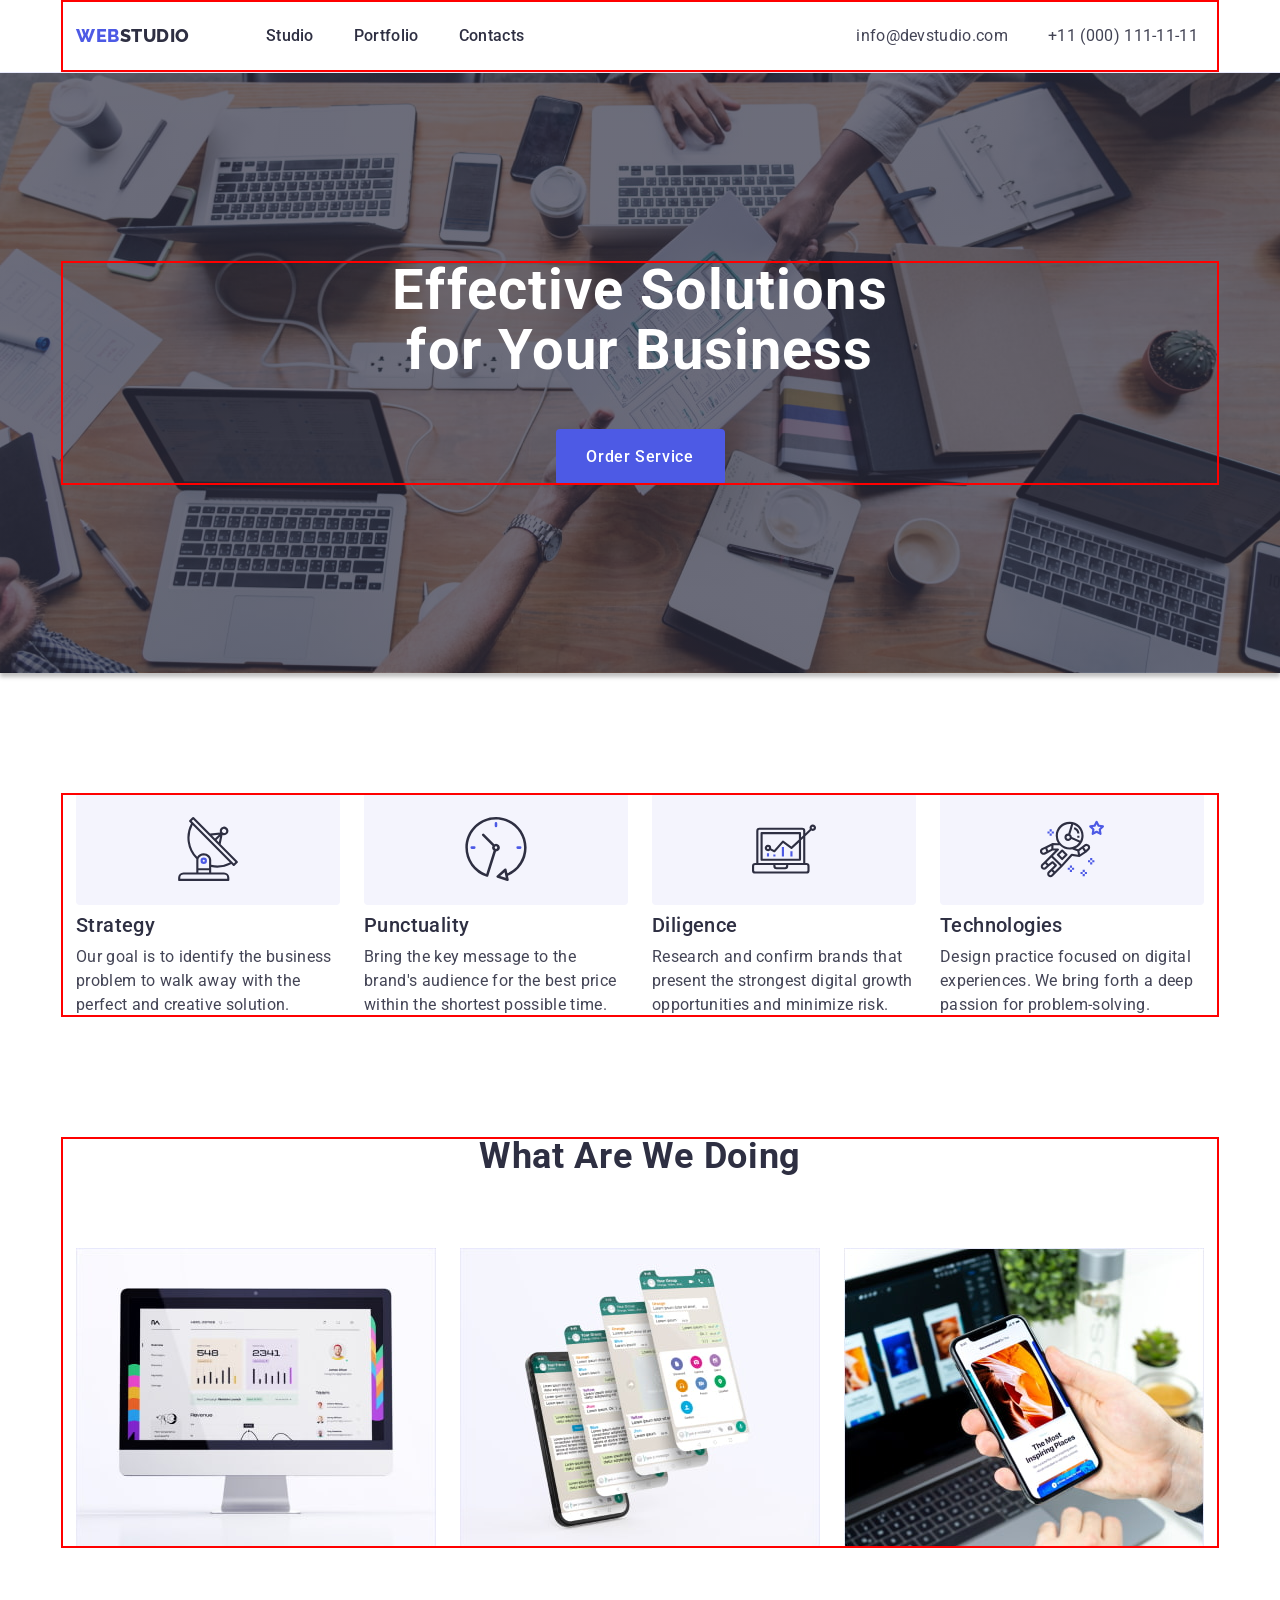
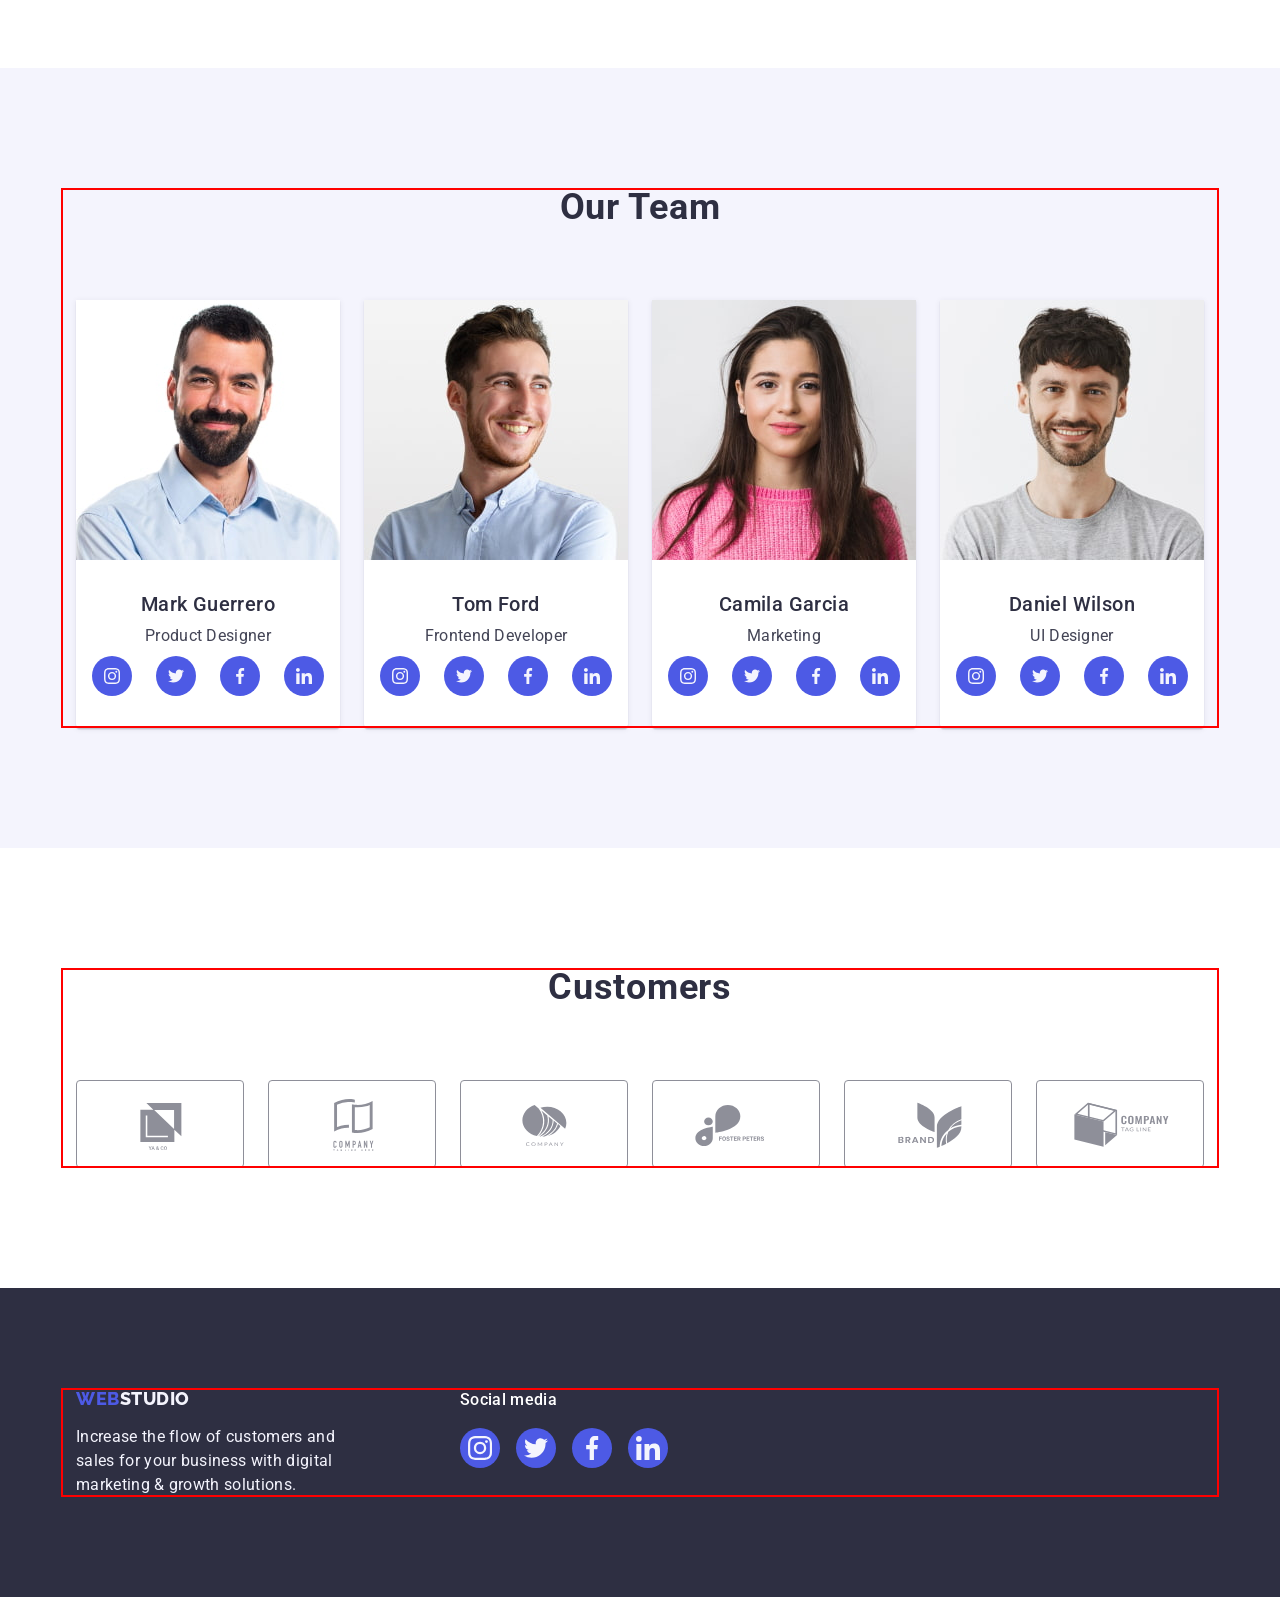
==== index.html @ c582ae3b "Initial commit" ====
<!DOCTYPE html>
<html lang="en">
  <head>
    <meta charset="UTF-8" />
    <meta http-equiv="X-UA-Compatible" content="IE=edge" />
    <meta name="viewport" content="width=device-width, initial-scale=1.0" />
    <title>WebStudio</title>
    <link rel="preconnect" href="https://fonts.googleapis.com" />
    <link rel="preconnect" href="https://fonts.gstatic.com" crossorigin />
    <link
      href="https://fonts.googleapis.com/css2?family=Raleway:wght@800&family=Roboto:wght@400;500;700;900&display=swap"
      rel="stylesheet"
    />
    <link rel="stylesheet" href="./css/modern-normalize.min.css" />
    <link rel="stylesheet" href="./css/styles.css" />
  </head>
  <body>
    <header class="header">
      <div class="container header-flex">
        <nav class="nav-header-flex">
          <a class="icon link logo-header" href="./index.html"
            >Web<span class="logo">Studio</span></a
          >
          <ul class="list header-nav-list">
            <li>
              <a class="link header-nav" href="./index.html">Studio</a>
            </li>
            <li>
              <a class="link header-nav" href="./portfolio.html">Portfolio</a>
            </li>
            <li>
              <a class="link header-nav" href="">Contacts</a>
            </li>
          </ul>
        </nav>
        <address class="addres">
          <ul class="list addres-list">
            <li>
              <a
                class="link list header-addres"
                href="mailto:info@devstudio.com"
                >info@devstudio.com</a
              >
            </li>
            <li>
              <a class="link list header-addres" href="tel:+110001111111"
                >+11 (000) 111-11-11</a
              >
            </li>
          </ul>
        </address>
      </div>
    </header>
    <main>
      <section class="section-cl-hero hero-img">
        <div class="container">
          <h1 class="title-hero">Effective Solutions for Your Business</h1>
          <button class="btn btn-hero" type="button">Order Service</button>
        </div>
      </section>
      <section class="section-two">
        <div class="container">
          <h2 class="subtitle" hidden>Feature</h2>
          <ul class="list">
            <li class="text-section-two">
              <div class="container-section-two">
                <svg class="" width="64" height="64">
                  <use href="./images/icons.svg#antenna"></use>
                </svg>
              </div>
              <h3 class="subtitle">Strategy</h3>
              <p class="body-txt">
                Our goal is to identify the business problem to walk away with
                the perfect and creative solution.
              </p>
            </li>
            <li class="text-section-two">
              <div class="container-section-two">
                <svg class="" width="64" height="64">
                  <use href="./images/icons.svg#clock"></use>
                </svg>
              </div>
              <h3 class="subtitle">Punctuality</h3>
              <p class="body-txt">
                Bring the key message to the brand's audience for the best price
                within the shortest possible time.
              </p>
            </li>
            <li class="text-section-two">
              <div class="container-section-two">
                <svg class="" width="64" height="64">
                  <use href="./images/icons.svg#diagram"></use>
                </svg>
              </div>
              <h3 class="subtitle">Diligence</h3>
              <p class="body-txt">
                Research and confirm brands that present the strongest digital
                growth opportunities and minimize risk.
              </p>
            </li>
            <li class="text-section-two">
              <div class="container-section-two">
                <svg class="" width="64" height="64">
                  <use href="./images/icons.svg#astronaut"></use>
                </svg>
              </div>
              <h3 class="subtitle">Technologies</h3>
              <p class="body-txt">
                Design practice focused on digital experiences. We bring forth a
                deep passion for problem-solving.
              </p>
            </li>
          </ul>
        </div>
      </section>
      <section class="section-three">
        <div class="container">
          <h2 class="main-subtitle">What are we doing</h2>
          <ul class="list">
            <li class="text-section-three">
              <img
                src="./images/main-section3/Rectangle71.jpg"
                alt="monitor"
                width="360"
                height="300"
              />
            </li>
            <li class="text-section-three">
              <img
                src="./images/main-section3/Rectangle72.jpg"
                alt="telefon zi skrinamy"
                width="360"
                height="300"
              />
            </li>
            <li class="text-section-three">
              <img
                src="./images/main-section3/Rectangle73.jpg"
                alt="telefon u ruci"
                width="360"
                height="300"
              />
            </li>
          </ul>
        </div>
      </section>
      <section class="section-four">
        <div class="container">
          <h2 class="main-subtitle">Our Team</h2>
          <ul class="list">
            <li class="list-card text-section-four">
              <img
                src="./images/main-section4team/img.jpg"
                alt="Mark Guerrero"
                width="264"
                height="260"
              />
              <div class="container-list-four">
                <h3 class="subtitle subtitle-section-four">Mark Guerrero</h3>
                <p class="body-txt small-txt">Product Designer</p>
                <ul class="socials list">
                  <li class="socials-item">
                    <a
                      class="socials-link"
                      href=""
                      target="_blank"
                      rel="noopener noreferrer"
                      aria-label="Instagram icon"
                    >
                      <svg class="socials-icon" width="16" height="16">
                        <use href="./images/icons.svg#instagram"></use>
                      </svg>
                    </a>
                  </li>
                  <li class="socials-item">
                    <a
                      class="socials-link"
                      href=""
                      target="_blank"
                      rel="noopener noreferrer"
                      aria-label="Twitter icon"
                    >
                      <svg class="socials-icon" width="16" height="16">
                        <use href="./images/icons.svg#twitter"></use>
                      </svg>
                    </a>
                  </li>
                  <li class="socials-item">
                    <a
                      class="socials-link"
                      href=""
                      target="_blank"
                      rel="noopener noreferrer"
                      aria-label="Facebook icon"
                    >
                      <svg class="socials-icon" width="16" height="16">
                        <use href="./images/icons.svg#facebook"></use>
                      </svg>
                    </a>
                  </li>
                  <li class="socials-item">
                    <a
                      class="socials-link"
                      href=""
                      target="_blank"
                      rel="noopener noreferrer"
                      aria-label="Linkedin icon"
                    >
                      <svg class="socials-icon" width="16" height="16">
                        <use href="./images/icons.svg#linkedin"></use>
                      </svg>
                    </a>
                  </li>
                </ul>
              </div>
            </li>
            <li class="list-card text-section-four">
              <img
                src="./images/main-section4team/img2.jpg"
                alt="Tom Ford"
                width="264"
                height="260"
              />
              <div class="container-list-four">
                <h3 class="subtitle subtitle-section-four">Tom Ford</h3>
                <p class="body-txt small-txt">Frontend Developer</p>
                <ul class="socials list">
                  <li class="socials-item">
                    <a
                      class="socials-link"
                      href=""
                      target="_blank"
                      rel="noopener noreferrer"
                      aria-label="Instagram icon"
                    >
                      <svg class="socials-icon" width="16" height="16">
                        <use href="./images/icons.svg#instagram"></use>
                      </svg>
                    </a>
                  </li>
                  <li class="socials-item">
                    <a
                      class="socials-link"
                      href=""
                      target="_blank"
                      rel="noopener noreferrer"
                      aria-label="Twitter icon"
                    >
                      <svg class="socials-icon" width="16" height="16">
                        <use href="./images/icons.svg#twitter"></use>
                      </svg>
                    </a>
                  </li>
                  <li class="socials-item">
                    <a
                      class="socials-link"
                      href=""
                      target="_blank"
                      rel="noopener noreferrer"
                      aria-label="Facebook icon"
                    >
                      <svg class="socials-icon" width="16" height="16">
                        <use href="./images/icons.svg#facebook"></use>
                      </svg>
                    </a>
                  </li>
                  <li class="socials-item">
                    <a
                      class="socials-link"
                      href=""
                      target="_blank"
                      rel="noopener noreferrer"
                      aria-label="Linkedin icon"
                    >
                      <svg class="socials-icon" width="16" height="16">
                        <use href="./images/icons.svg#linkedin"></use>
                      </svg>
                    </a>
                  </li>
                </ul>
              </div>
            </li>
            <li class="list-card text-section-four">
              <img
                src="./images/main-section4team/img3.jpg"
                alt="Camila Garcia"
                width="264"
                height="260"
              />
              <div class="container-list-four">
                <h3 class="subtitle subtitle-section-four">Camila Garcia</h3>
                <p class="body-txt small-txt">Marketing</p>
                <ul class="socials list">
                  <li class="socials-item">
                    <a
                      class="socials-link"
                      href=""
                      target="_blank"
                      rel="noopener noreferrer"
                      aria-label="Instagram icon"
                    >
                      <svg class="socials-icon" width="16" height="16">
                        <use href="./images/icons.svg#instagram"></use>
                      </svg>
                    </a>
                  </li>
                  <li class="socials-item">
                    <a
                      class="socials-link"
                      href=""
                      target="_blank"
                      rel="noopener noreferrer"
                      aria-label="Twitter icon"
                    >
                      <svg class="socials-icon" width="16" height="16">
                        <use href="./images/icons.svg#twitter"></use>
                      </svg>
                    </a>
                  </li>
                  <li class="socials-item">
                    <a
                      class="socials-link"
                      href=""
                      target="_blank"
                      rel="noopener noreferrer"
                      aria-label="Facebook icon"
                    >
                      <svg class="socials-icon" width="16" height="16">
                        <use href="./images/icons.svg#facebook"></use>
                      </svg>
                    </a>
                  </li>
                  <li class="socials-item">
                    <a
                      class="socials-link"
                      href=""
                      target="_blank"
                      rel="noopener noreferrer"
                      aria-label="Linkedin icon"
                    >
                      <svg class="socials-icon" width="16" height="16">
                        <use href="./images/icons.svg#linkedin"></use>
                      </svg>
                    </a>
                  </li>
                </ul>
              </div>
            </li>
            <li class="list-card text-section-four">
              <img
                src="./images/main-section4team/img4.jpg"
                alt="Daniel Wilson"
                width="264"
                height="260"
              />
              <div class="container-list-four">
                <h3 class="subtitle subtitle-section-four">Daniel Wilson</h3>
                <p class="body-txt small-txt">UI Designer</p>
                <ul class="socials list">
                  <li class="socials-item">
                    <a
                      class="socials-link"
                      href=""
                      target="_blank"
                      rel="noopener noreferrer"
                      aria-label="Instagram icon"
                    >
                      <svg class="socials-icon" width="16" height="16">
                        <use href="./images/icons.svg#instagram"></use>
                      </svg>
                    </a>
                  </li>
                  <li class="socials-item">
                    <a
                      class="socials-link"
                      href=""
                      target="_blank"
                      rel="noopener noreferrer"
                      aria-label="Twitter icon"
                    >
                      <svg class="socials-icon" width="16" height="16">
                        <use href="./images/icons.svg#twitter"></use>
                      </svg>
                    </a>
                  </li>
                  <li class="socials-item">
                    <a
                      class="socials-link"
                      href=""
                      target="_blank"
                      rel="noopener noreferrer"
                      aria-label="Facebook icon"
                    >
                      <svg class="socials-icon" width="16" height="16">
                        <use href="./images/icons.svg#facebook"></use>
                      </svg>
                    </a>
                  </li>
                  <li class="socials-item">
                    <a
                      class="socials-link"
                      href=""
                      target="_blank"
                      rel="noopener noreferrer"
                      aria-label="Linkedin icon"
                    >
                      <svg class="socials-icon" width="16" height="16">
                        <use href="./images/icons.svg#linkedin"></use>
                      </svg>
                    </a>
                  </li>
                </ul>
              </div>
            </li>
          </ul>
        </div>
      </section>
      <section class="section-five">
        <div class="container">
          <h2 class="main-subtitle">Customers</h2>
          <ul class="list">
            <li class="costumers-item">
              <a class="custumers-link" href="">
                <svg class="custumers-icon" width="104" height="56">
                  <use href="./images/icons.svg#Logo"></use>
                </svg>
              </a>
            </li>
            <li class="costumers-item">
              <a class="custumers-link" href="">
                <svg class="custumers-icon" width="104" height="56">
                  <use href="./images/icons.svg#Logo-1"></use>
                </svg>
              </a>
            </li>
            <li class="costumers-item">
              <a class="custumers-link" href="">
                <svg class="custumers-icon" width="104" height="56">
                  <use href="./images/icons.svg#Logo-2"></use>
                </svg>
              </a>
            </li>
            <li class="costumers-item">
              <a class="custumers-link" href="">
                <svg class="custumers-icon" width="104" height="56">
                  <use href="./images/icons.svg#Logo-3"></use>
                </svg>
              </a>
            </li>
            <li class="costumers-item">
              <a class="custumers-link" href="">
                <svg class="custumers-icon" width="104" height="56">
                  <use href="./images/icons.svg#Logo-4"></use>
                </svg>
              </a>
            </li>
            <li class="costumers-item">
              <a class="custumers-link" href="">
                <svg class="custumers-icon" width="104" height="56">
                  <use href="./images/icons.svg#Logo-5"></use>
                </svg>
              </a>
            </li>
          </ul>
        </div>
      </section>
    </main>
    <footer class="footer">
      <div class="container main-footer-container">
        <div class="container-logo">
          <a class="icon link icon-footer" href="./index.html"
            >Web<span class="logo-footer">Studio</span></a
          >
          <p class="body-txt-footer">
            Increase the flow of customers and sales for your business with
            digital marketing & growth solutions.
          </p>
        </div>
        <div class="footer-social">
          <p class="social-footer-txt">Social media</p>
          <ul class="socials-list-footer">
            <li class="socials-item">
              <a
                class="socials-link-footer"
                href=""
                target="_blank"
                rel="noopener noreferrer"
                aria-label="Instagram icon"
              >
                <svg class="socials-icon" width="24" height="24">
                  <use href="./images/icons.svg#instagram"></use>
                </svg>
              </a>
            </li>
            <li class="socials-item">
              <a
                class="socials-link-footer"
                href=""
                target="_blank"
                rel="noopener noreferrer"
                aria-label="Twitter icon"
              >
                <svg class="socials-icon" width="24" height="24">
                  <use href="./images/icons.svg#twitter"></use>
                </svg>
              </a>
            </li>
            <li class="socials-item">
              <a
                class="socials-link-footer"
                href=""
                target="_blank"
                rel="noopener noreferrer"
                aria-label="Facebook icon"
              >
                <svg class="socials-icon" width="24" height="24">
                  <use href="./images/icons.svg#facebook"></use>
                </svg>
              </a>
            </li>
            <li class="socials-item">
              <a
                class="socials-link-footer"
                href=""
                target="_blank"
                rel="noopener noreferrer"
                aria-label="Linkedin icon"
              >
                <svg class="socials-icon" width="24" height="24">
                  <use href="./images/icons.svg#linkedin"></use>
                </svg>
              </a>
            </li>
          </ul>
        </div>
      </div>
    </footer>
  </body>
</html>
---- css/styles.css ----
:root {
  /* color */
  --logo-color: #404bbf;
  --main-txt-cl: #2e2f42;
  --secondary-txt-cl: #434455;
}
body {
  font-family: "Roboto", sans-serif;
  color: #434455;
  background-color: #ffffff;
}

.container {
  width: 1158px;
  padding: 0 15px;
  margin: 0 auto;
  outline: 2px solid red;
  outline-offset: -2px;
}

img {
  display: block;
}
h1,
h2,
h3,
h4,
h5,
h6,
p,
ul {
  margin: 0;
}

/**
  |============================
  | Header
  |============================
*/
.header {
  border-bottom: 1px solid #e7e9fc;
  box-shadow: 0px 2px 1px rgba(46, 47, 66, 0.08),
    0px 1px 1px rgba(46, 47, 66, 0.16), 0px 1px 6px rgba(46, 47, 66, 0.08);
}
.nav-header-flex {
  display: flex;
  align-items: center;
}
.list,
.list-portfolio-btn,
.list-portfolio-card {
  list-style: none;
  display: flex;
  gap: 24px;
  padding-left: 0px;
}
.list-portfolio-btn {
  justify-content: center;
  margin-bottom: 72px;
}

.list-portfolio-card {
  flex-wrap: wrap;
  column-gap: 24px;
  row-gap: 48px;
}
.link {
  text-decoration: none;
}

.addres {
  font-style: normal;
}
.header-addres {
  line-height: 1.5;
  letter-spacing: 0.02em;
  color: inherit;
}
.header-addres:hover,
.header-addres:focus {
  color: #404bbf;
}
.addres-list {
  display: flex;
  align-items: center;
  gap: 40px;
  padding: 24px 0;
}
.header-flex {
  display: flex;
  align-items: center;
  margin: 0 auto;
}

.header-nav {
  font-weight: 500;
  line-height: 1.5;
  letter-spacing: 0.02em;
  color: #2e2f42;
  padding: 24px 0;
}
.header-nav:hover,
.header-nav:focus {
  color: #404bbf;
}
.header-nav-list {
  display: flex;
  align-items: center;
  gap: 40px;
  margin-right: 332px;
  padding: 0;
}
.logo {
  font-family: "Raleway", sans-serif;
  font-weight: 800;
  font-size: 18px;
  line-height: 1.17;
  display: flex;
  align-items: center;
  letter-spacing: 0.03em;
  text-transform: uppercase;
  color: #2e2f42;
}
.icon {
  font-family: "Raleway", sans-serif;
  font-weight: 800;
  font-size: 18px;
  line-height: 1.17;
  display: flex;
  align-items: center;
  letter-spacing: 0.03em;
  text-transform: uppercase;
  color: #4d5ae5;
}
.logo-header {
  display: flex;
  margin-right: 76px;
  padding: 24px 0;
}

/**
  |============================
  | Main
  |============================
*/
.section {
  padding: 120px 0;
}
.main-subtitle {
  font-weight: 700;
  font-size: 36px;
  line-height: 1.1;
  letter-spacing: 0.02em;
  text-align: center;
  text-transform: capitalize;
  color: #2e2f42;
  margin-bottom: 72px;
}
.subtitle,
.subtitle-section-four {
  font-weight: 500;
  font-size: 20px;
  line-height: 1.2;
  letter-spacing: 0.02em;
  color: #2e2f42;
  margin-bottom: 8px;
}
.subtitle-section-four {
  text-align: center;
}
.text-section-four {
  border-radius: 0px 0px 4px 4px;
  flex-basis: calc((100% - 72px) / 4);
}
.text-section-two {
  min-width: 264px;
}
.container-section-two {
  display: flex;
  align-items: center;
  justify-content: center;
  height: 112px;
  background-color: #f4f4fd;
  border-radius: 4px;
  margin-bottom: 8px;
}

.container-list-four,
.container-portfolio-card {
  padding: 32px 16px;
}
.container-list-four {
}
.container-portfolio-card {
  border: 1px solid #e7e9fc;
  border-top: none;
}
.section-cl-hero {
  background-color: #2e2f42;
  padding: 188px 0;
  text-align: center;
}
.hero-img {
  background-image: linear-gradient(
      rgba(46, 47, 66, 0.7),
      rgba(46, 47, 66, 0.7)
    ),
    url(../images/hero-section/people-office.jpg);
  max-width: 1440px;
  margin-left: auto;
  margin-right: auto;
  background-repeat: no-repeat;
  background-position: center;
  background-size: cover;
  box-shadow: 0px 4px 4px rgba(0, 0, 0, 0.25);
}
.btn:hover,
.btn:focus {
  background-color: #404bbf;
  color: #ffffff;
}
.btn-hero {
  font-family: inherit;
  font-style: normal;
  font-weight: 500;
  font-size: 16px;
  line-height: 1.5;
  display: flex;
  align-items: center;
  cursor: pointer;
  letter-spacing: 0.04em;
  background-color: #4d5ae5;
  color: #ffffff;
  display: block;
  min-width: 169px;
  height: 56px;
  border: none;
  border-radius: 4px;
  cursor: pointer;
  margin: auto;
}
.btn-portfolio {
  font-family: inherit;
  font-style: normal;
  font-weight: 500;
  font-size: 16px;
  line-height: 1.5;
  display: flex;
  align-items: center;
  cursor: pointer;
  letter-spacing: 0.04em;
  background-color: #f4f4fd;
  color: #4d5ae5;
  padding: 12px 24px;
  border: 1px solid #e7e9fc;
  border-radius: 4px;
}
.btn-portfolio:hover,
.btn-portfolio:focus {
  background-color: #404bbf;
  color: #ffffff;
  border: 1px solid transparent;
  box-shadow: 0px 3px 1px rgba(0, 0, 0, 0.1), 0px 2px 1px rgba(0, 0, 0, 0.08),
    0px 2px 2px rgba(0, 0, 0, 0.12);
}
.title-hero {
  font-weight: 700;
  font-size: 56px;
  line-height: 1.07;
  letter-spacing: 0.02em;
  text-align: center;
  color: #ffffff;
  max-width: 496px;
  margin: auto;
  padding-bottom: 48px;
}
.section-two,
.section-four {
  padding: 120px 0;
}
.section-three {
  padding-bottom: 120px;
}
.text-section-three {
  flex-basis: calc((100% - 48px) / 3);
}
.card-portfolio {
  min-width: 360px;
}
.link-portfolio {
  display: block;
}
.link-portfolio:hover,
.link-portfolio:focus {
  box-shadow: 0px 1px 6px rgba(46, 47, 66, 0.08),
    0px 1px 1px rgba(46, 47, 66, 0.16), 0px 2px 1px rgba(46, 47, 66, 0.08);
}
.section-four {
  background-color: #f4f4fd;
}
.list-card {
  background-color: #ffffff;
  box-shadow: 0px 1px 6px rgba(46, 47, 66, 0.08),
    0px 1px 1px rgba(46, 47, 66, 0.16), 0px 2px 1px rgba(46, 47, 66, 0.08);
}
.body-txt,
.body-txt-footer {
  font-size: 16px;
  line-height: 1.5;
  letter-spacing: 0.02em;
  color: #434455;
}
.body-txt-footer {
  color: #f4f4fd;
  max-width: 264px;
}
.small-txt {
  text-align: center;
  margin-bottom: 8px;
}
.visually-hidden {
  position: absolute;
  width: 1px;
  height: 1px;
  margin: -1px;
  border: 0;
  padding: 0;

  white-space: nowrap;
  clip-path: inset(100%);
  clip: rect(0 0 0 0);
  overflow: hidden;
}
.section-portfolio {
  padding: 96px 0 120px;
}
.socials {
  justify-content: center;
  align-items: center;
}
.socials-item {
}
.socials-link,
.socials-link-footer {
  display: flex;
  align-items: center;
  justify-content: center;
  background-color: #4d5ae5;
  border-radius: 50%;
  width: 40px;
  height: 40px;
}
.socials-link:hover,
.socials-link:focus {
  background-color: #404bbf;
}
.socials-icon {
  fill: #f4f4fd;
}
.section-five {
  padding: 120px 0;
}
.costumers-item {
  min-width: 168px;
  height: 88px;
}
.custumers-link {
  width: 100%;
  height: 100%;
  border: 1px solid #8e8f99;
  border-radius: 4px;
  display: flex;
  align-items: center;
  justify-content: center;
  color: #8e8f99;
}
.custumers-link:hover,
.custumers-link:focus {
  color: #404bbf;
  border-color: #404bbf;
}
.custumers-icon {
  fill: currentColor;
}

/**
  |============================
  | Footer
  |============================
*/
.footer {
  background-color: #2e2f42;
  padding: 100px 0;
}
.main-footer-container {
  display: flex;
  align-items: baseline;
}
.logo-footer {
  font-family: "Raleway", sans-serif;
  font-weight: 800;
  font-size: 18px;
  line-height: 1.17;
  display: flex;
  align-items: center;
  letter-spacing: 0.03em;
  text-transform: uppercase;
  color: #f4f4fd;
  display: inline-block;
}
.icon-footer {
  display: inline-block;
  margin-bottom: 16px;
}
.social-footer-txt {
  font-weight: 500;
  line-height: 1.5;
  letter-spacing: 0.02em;
  color: #ffffff;
  margin-bottom: 16px;
}
.container-logo {
  margin-right: 120px;
}
.footer-social {
  display: flex;
  justify-content: center;
  flex-direction: column;
}
.socials-list-footer {
  list-style: none;
  display: flex;
  padding: 0;
  gap: 16px;
}
.socials-link-footer:hover,
.socials-link-footer:focus {
  background-color: #31d0aa;
}
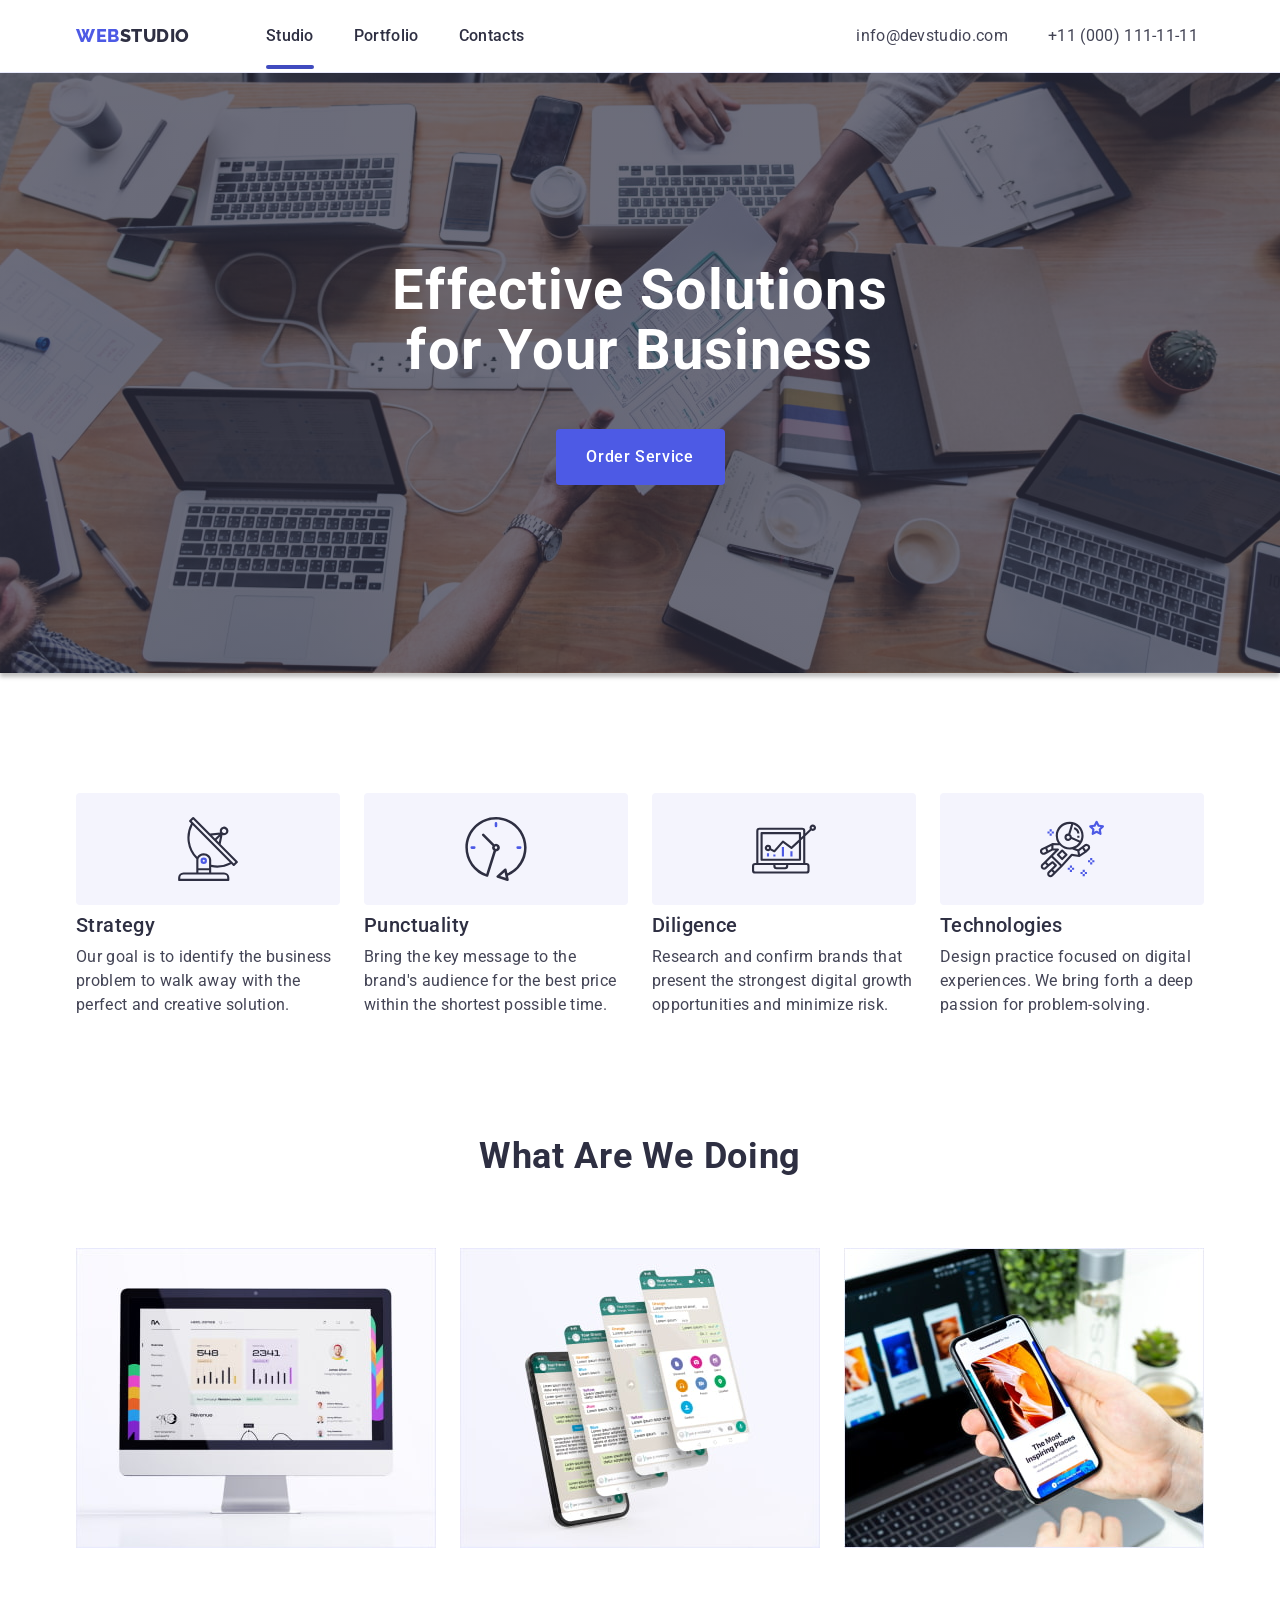
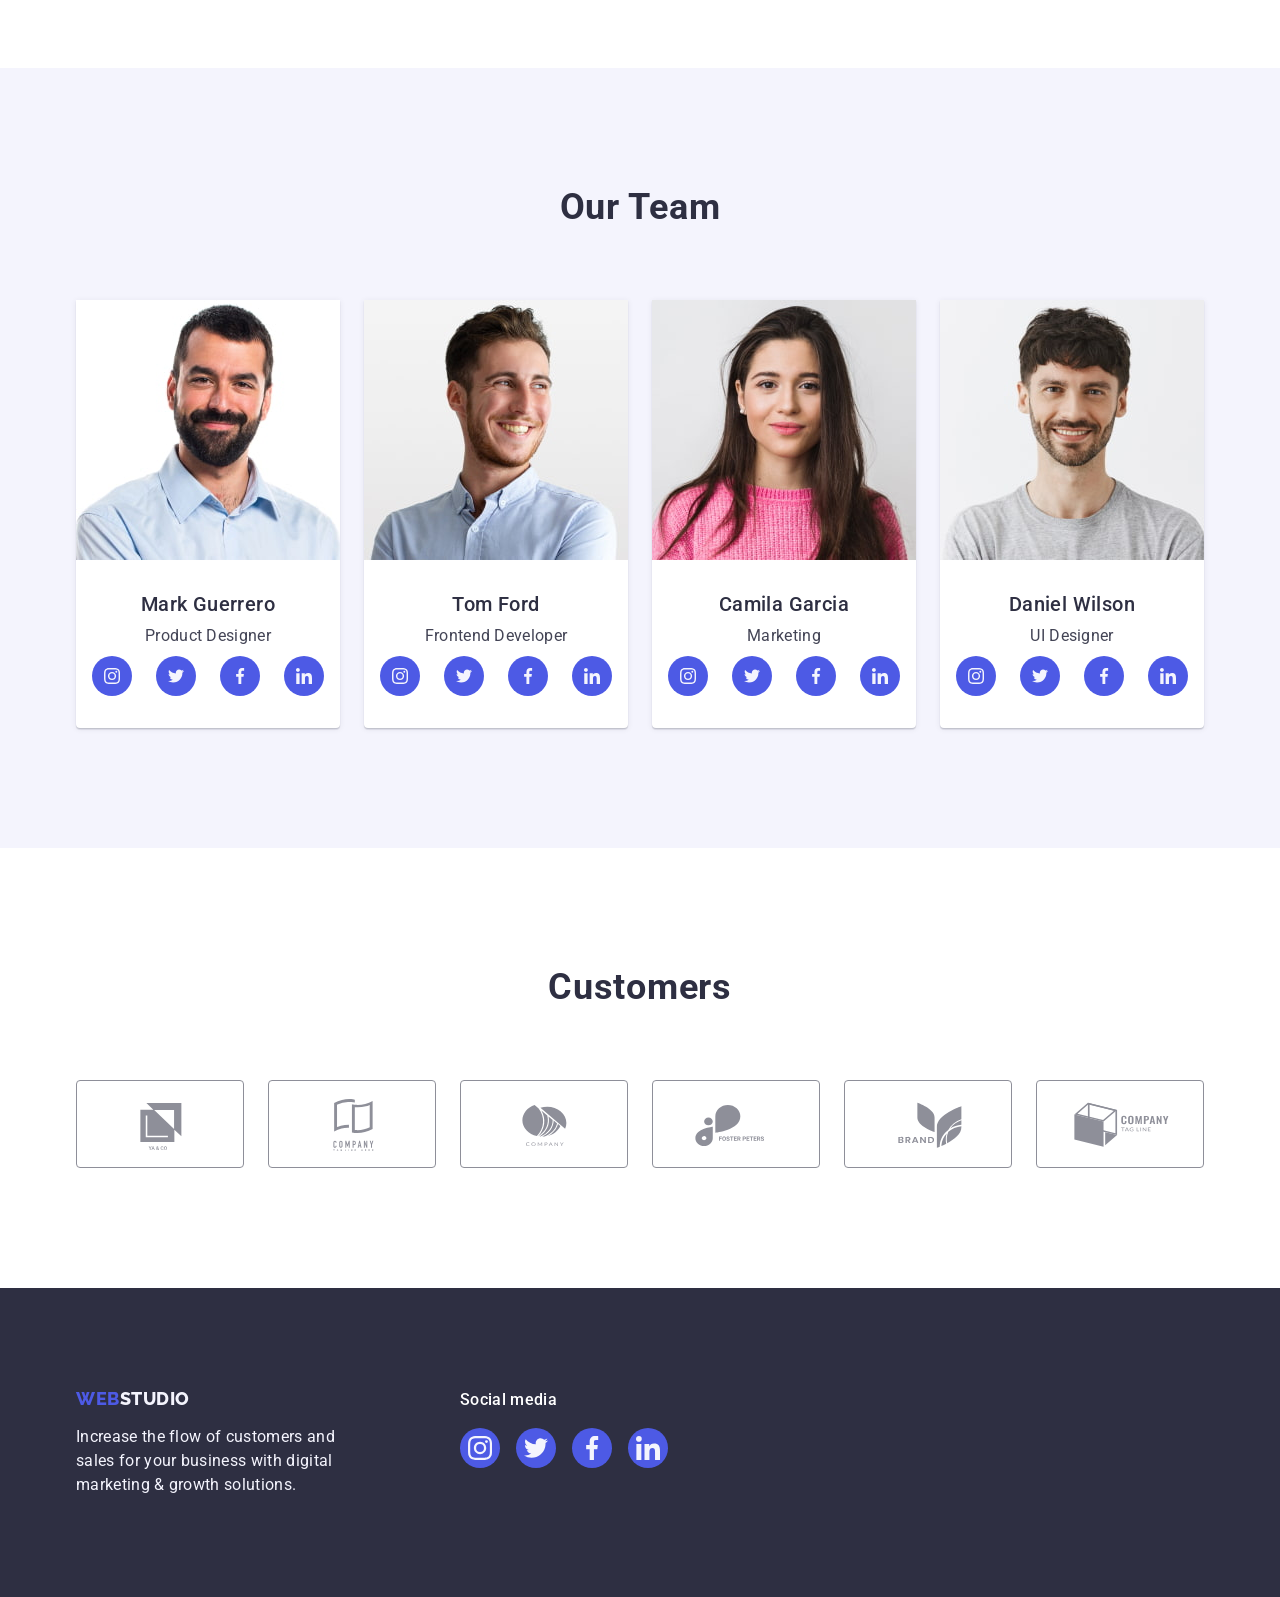
==== commit af512315: "sub" ====
--- a/index.html
+++ b/index.html
@@ -23,13 +23,17 @@
           >
           <ul class="list header-nav-list">
             <li>
-              <a class="link header-nav" href="./index.html">Studio</a>
+              <a class="link header-nav-link active" href="./index.html"
+                >Studio</a
+              >
             </li>
             <li>
-              <a class="link header-nav" href="./portfolio.html">Portfolio</a>
+              <a class="link header-nav-link" href="./portfolio.html"
+                >Portfolio</a
+              >
             </li>
             <li>
-              <a class="link header-nav" href="">Contacts</a>
+              <a class="link header-nav-link" href="">Contacts</a>
             </li>
           </ul>
         </nav>
@@ -55,7 +59,9 @@
       <section class="section-cl-hero hero-img">
         <div class="container">
           <h1 class="title-hero">Effective Solutions for Your Business</h1>
-          <button class="btn btn-hero" type="button">Order Service</button>
+          <button class="btn-hero" type="button" data-modal-open>
+            Order Service
+          </button>
         </div>
       </section>
       <section class="section-two">
@@ -535,5 +541,15 @@
         </div>
       </div>
     </footer>
+    <div class="backdrop is-hidden" data-modal>
+      <div class="modal">
+        <button class="modal-btn" data-modal-close>
+          <svg class="modal-icon" width="8" height="8">
+            <use href="./images/icons.svg#close-black"></use>
+          </svg>
+        </button>
+      </div>
+    </div>
+    <script src="./js/modal.js"></script>
   </body>
 </html>
--- a/css/styles.css
+++ b/css/styles.css
@@ -1,21 +1,22 @@
 :root {
   /* color */
-  --logo-color: #404bbf;
+  --iris-cl: #4d5ae5;
+  --ocean-cl: #404bbf;
   --main-txt-cl: #2e2f42;
   --secondary-txt-cl: #434455;
+  --white-txt-cl: #ffffff;
+  --cloud-cl: #f4f4fd;
 }
 body {
   font-family: "Roboto", sans-serif;
-  color: #434455;
-  background-color: #ffffff;
+  color: var(--secondary-txt-cl);
+  background-color: var(--white-txt-cl);
 }
 
 .container {
   width: 1158px;
   padding: 0 15px;
   margin: 0 auto;
-  outline: 2px solid red;
-  outline-offset: -2px;
 }
 
 img {
@@ -75,33 +76,53 @@
   line-height: 1.5;
   letter-spacing: 0.02em;
   color: inherit;
-}
+  transition-property: color;
+  transition-duration: 250ms;
+  transition-timing-function: cubic-bezier(0.4, 0, 0.2, 1);
+}
+
+.addres-list {
+  display: flex;
+  align-items: center;
+  gap: 40px;
+  padding: 24px 0;
+}
+.header-flex {
+  display: flex;
+  align-items: center;
+  margin: 0 auto;
+}
+
+.header-nav-link {
+  position: relative;
+  font-weight: 500;
+  line-height: 1.5;
+  letter-spacing: 0.02em;
+  color: #2e2f42;
+  padding: 24px 0;
+  transition-property: color;
+  transition-duration: 250ms;
+  transition-timing-function: cubic-bezier(0.4, 0, 0.2, 1);
+}
+.header-nav-link:hover,
+.header-nav-link:focus,
 .header-addres:hover,
 .header-addres:focus {
-  color: #404bbf;
-}
-.addres-list {
-  display: flex;
-  align-items: center;
-  gap: 40px;
-  padding: 24px 0;
-}
-.header-flex {
-  display: flex;
-  align-items: center;
-  margin: 0 auto;
-}
-
-.header-nav {
-  font-weight: 500;
-  line-height: 1.5;
-  letter-spacing: 0.02em;
-  color: #2e2f42;
-  padding: 24px 0;
-}
-.header-nav:hover,
-.header-nav:focus {
-  color: #404bbf;
+  color: var(--ocean-cl);
+}
+.header-nav-link::after {
+  content: "";
+  position: absolute;
+  bottom: 0;
+  left: 0;
+  display: block;
+  width: 100%;
+  height: 4px;
+
+  border-radius: 2px;
+}
+.header-nav-link.active::after {
+  background-color: var(--ocean-cl);
 }
 .header-nav-list {
   display: flex;
@@ -130,7 +151,7 @@
   align-items: center;
   letter-spacing: 0.03em;
   text-transform: uppercase;
-  color: #4d5ae5;
+  color: var(--iris-cl);
 }
 .logo-header {
   display: flex;
@@ -153,7 +174,7 @@
   letter-spacing: 0.02em;
   text-align: center;
   text-transform: capitalize;
-  color: #2e2f42;
+  color: var(--main-txt-cl);
   margin-bottom: 72px;
 }
 .subtitle,
@@ -162,7 +183,7 @@
   font-size: 20px;
   line-height: 1.2;
   letter-spacing: 0.02em;
-  color: #2e2f42;
+  color: var(--main-txt-cl);
   margin-bottom: 8px;
 }
 .subtitle-section-four {
@@ -214,11 +235,7 @@
   background-size: cover;
   box-shadow: 0px 4px 4px rgba(0, 0, 0, 0.25);
 }
-.btn:hover,
-.btn:focus {
-  background-color: #404bbf;
-  color: #ffffff;
-}
+
 .btn-hero {
   font-family: inherit;
   font-style: normal;
@@ -238,6 +255,14 @@
   border-radius: 4px;
   cursor: pointer;
   margin: auto;
+  transition-property: color, background-color;
+  transition-duration: 250ms;
+  transition-timing-function: cubic-bezier(0.4, 0, 0.2, 1);
+}
+.btn-hero:hover,
+.btn-hero:focus {
+  background-color: #404bbf;
+  color: #ffffff;
 }
 .btn-portfolio {
   font-family: inherit;
@@ -254,6 +279,9 @@
   padding: 12px 24px;
   border: 1px solid #e7e9fc;
   border-radius: 4px;
+  transition-property: color, background-color, border, box-shadow;
+  transition-duration: 250ms;
+  transition-timing-function: cubic-bezier(0.4, 0, 0.2, 1);
 }
 .btn-portfolio:hover,
 .btn-portfolio:focus {
@@ -284,22 +312,49 @@
 .text-section-three {
   flex-basis: calc((100% - 48px) / 3);
 }
-.card-portfolio {
-  min-width: 360px;
-}
+
 .link-portfolio {
   display: block;
+  transition-property: box-shadow;
+  transition-duration: 250ms;
+  transition-timing-function: cubic-bezier(0.4, 0, 0.2, 1);
 }
 .link-portfolio:hover,
 .link-portfolio:focus {
   box-shadow: 0px 1px 6px rgba(46, 47, 66, 0.08),
     0px 1px 1px rgba(46, 47, 66, 0.16), 0px 2px 1px rgba(46, 47, 66, 0.08);
 }
+.portfolio-thumb {
+  position: relative;
+  overflow: hidden;
+}
+.overlay {
+  position: absolute;
+  top: 0;
+  left: 0;
+  transform: translateY(100%);
+  width: 100%;
+  height: 100%;
+  padding: 40px 32px 164px;
+  background-color: var(--iris-cl);
+  mix-blend-mode: normal;
+  transition: transform 250ms cubic-bezier(0.4, 0, 0.2, 1);
+}
+.overlay-txt {
+  font-family: inherit;
+  font-size: 16px;
+  line-height: 1.5;
+  letter-spacing: 0.02em;
+  color: var(--cloud-cl);
+}
+.card-portfolio:hover .overlay {
+  transform: translateY(0);
+}
 .section-four {
-  background-color: #f4f4fd;
+  background-color: var(--cloud-cl);
 }
 .list-card {
-  background-color: #ffffff;
+  background-color: var(--white-txt-cl);
   box-shadow: 0px 1px 6px rgba(46, 47, 66, 0.08),
     0px 1px 1px rgba(46, 47, 66, 0.16), 0px 2px 1px rgba(46, 47, 66, 0.08);
 }
@@ -311,7 +366,7 @@
   color: #434455;
 }
 .body-txt-footer {
-  color: #f4f4fd;
+  color: var(--cloud-cl);
   max-width: 264px;
 }
 .small-txt {
@@ -349,6 +404,9 @@
   border-radius: 50%;
   width: 40px;
   height: 40px;
+  transition-property: background-color;
+  transition-duration: 250ms;
+  transition-timing-function: cubic-bezier(0.4, 0, 0.2, 1);
 }
 .socials-link:hover,
 .socials-link:focus {
@@ -373,6 +431,9 @@
   align-items: center;
   justify-content: center;
   color: #8e8f99;
+  transition-property: color, border-color;
+  transition-duration: 250ms;
+  transition-timing-function: cubic-bezier(0.4, 0, 0.2, 1);
 }
 .custumers-link:hover,
 .custumers-link:focus {
@@ -432,8 +493,71 @@
   display: flex;
   padding: 0;
   gap: 16px;
+  transition-property: background-color;
+  transition-duration: 1000ms;
+  transition-timing-function: cubic-bezier(0.4, 0, 0.2, 1);
 }
 .socials-link-footer:hover,
 .socials-link-footer:focus {
   background-color: #31d0aa;
 }
+
+/**
+  |============================
+  | Modal
+  |============================
+*/
+
+.backdrop {
+  position: fixed;
+  top: 0;
+  left: 0;
+  width: 100%;
+  height: 100%;
+  background-color: rgba(46, 47, 66, 0.4);
+  opacity: 1;
+  visibility: visible;
+  pointer-events: initial;
+  transition-delay: 300ms;
+}
+.is-hidden {
+  opacity: 0;
+  visibility: hidden;
+  pointer-events: none;
+}
+.modal {
+  position: absolute;
+  top: calc(50%);
+  left: calc(50%);
+  transform: translate(-50%, -50%);
+  width: 408px;
+  height: 584px;
+  background-color: #fcfcfc;
+  border-radius: 4px;
+  transition: opacity 400ms ease-in, transform 400ms ease-in;
+  transition-delay: 300ms;
+}
+.backdrop.is-hidden .modal {
+  opacity: 0;
+  transform: translate(-50%, -70%);
+  transition-delay: 0ms;
+}
+.modal-btn {
+  position: absolute;
+  top: 0;
+  right: 0;
+  display: flex;
+  align-items: center;
+  justify-content: center;
+  margin: 24px 24px 536px 360px;
+  background-color: #e7e9fc;
+  width: 24px;
+  height: 24px;
+  border-radius: 50%;
+  border: 1px solid rgba(0, 0, 0, 0.1);
+}
+.modal-btn:active {
+  background-color: var(--ocean-cl);
+}
+.modal-icon {
+}
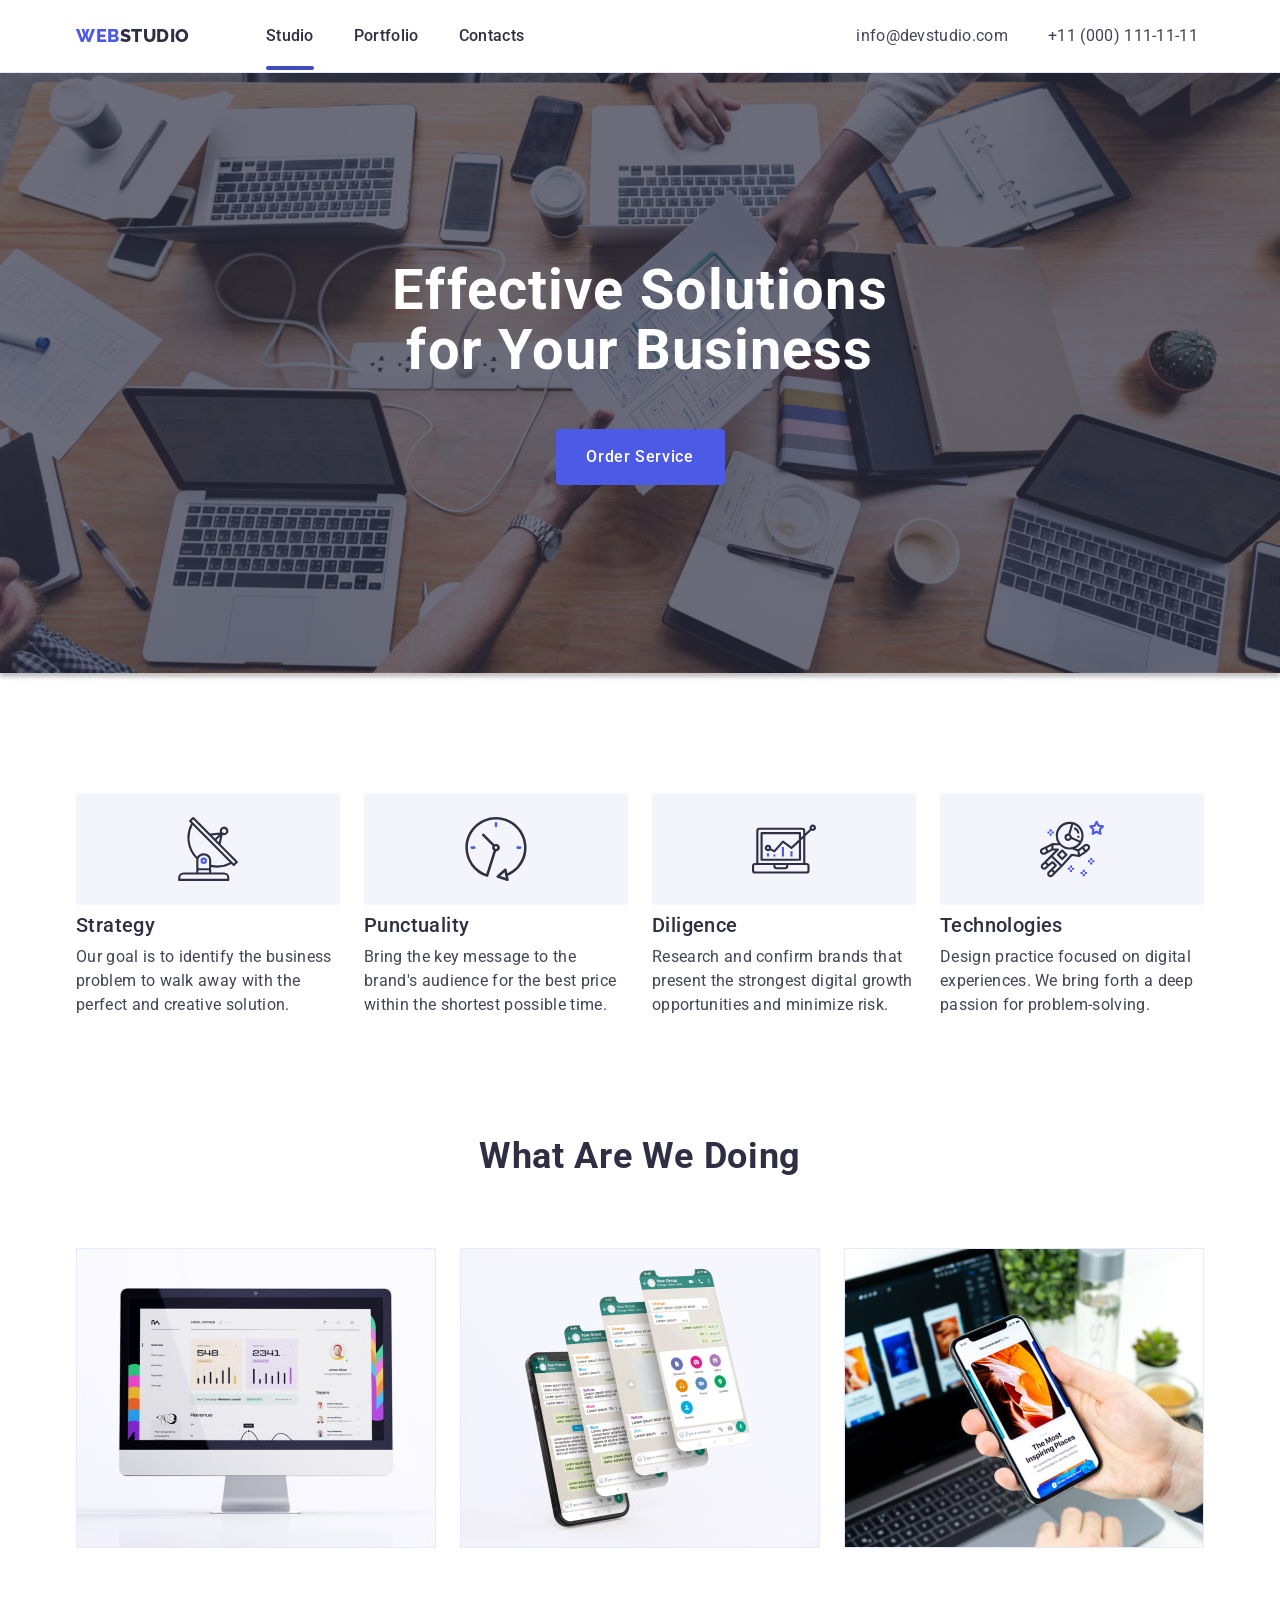
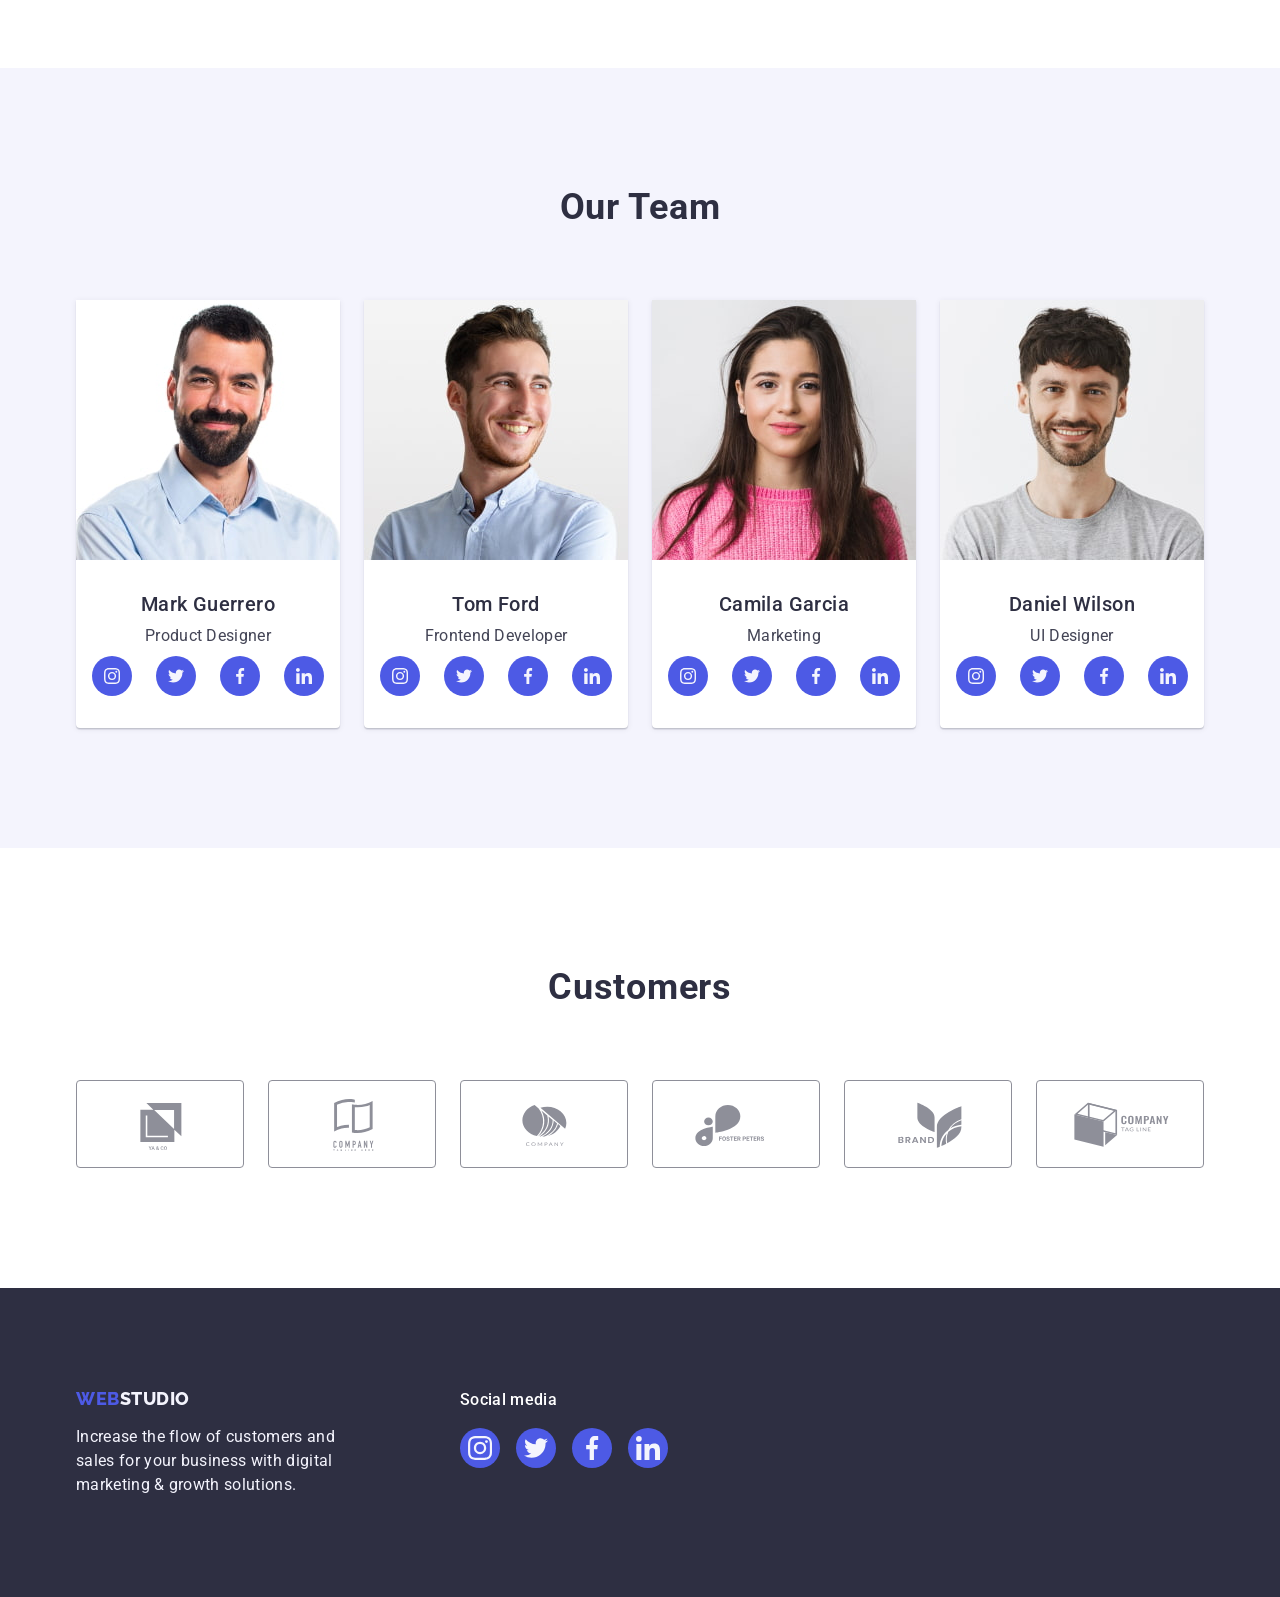
==== commit 1b7d6005: "sub" ====
--- a/index.html
+++ b/index.html
@@ -543,7 +543,7 @@
     </footer>
     <div class="backdrop is-hidden" data-modal>
       <div class="modal">
-        <button class="modal-btn" data-modal-close>
+        <button class="modal-btn" type="button" data-modal-close>
           <svg class="modal-icon" width="8" height="8">
             <use href="./images/icons.svg#close-black"></use>
           </svg>
--- a/css/styles.css
+++ b/css/styles.css
@@ -113,7 +113,7 @@
 .header-nav-link::after {
   content: "";
   position: absolute;
-  bottom: 0;
+  bottom: -1px;
   left: 0;
   display: block;
   width: 100%;
@@ -255,9 +255,7 @@
   border-radius: 4px;
   cursor: pointer;
   margin: auto;
-  transition-property: color, background-color;
-  transition-duration: 250ms;
-  transition-timing-function: cubic-bezier(0.4, 0, 0.2, 1);
+  transition: background-color 250ms cubic-bezier(0.4, 0, 0.2, 1);
 }
 .btn-hero:hover,
 .btn-hero:focus {
@@ -279,9 +277,10 @@
   padding: 12px 24px;
   border: 1px solid #e7e9fc;
   border-radius: 4px;
-  transition-property: color, background-color, border, box-shadow;
-  transition-duration: 250ms;
-  transition-timing-function: cubic-bezier(0.4, 0, 0.2, 1);
+  transition: color 250ms cubic-bezier(0.4, 0, 0.2, 1),
+    background-color 250ms cubic-bezier(0.4, 0, 0.2, 1),
+    border-color 250ms cubic-bezier(0.4, 0, 0.2, 1),
+    box-shadow 250ms cubic-bezier(0.4, 0, 0.2, 1);
 }
 .btn-portfolio:hover,
 .btn-portfolio:focus {
@@ -335,19 +334,28 @@
   transform: translateY(100%);
   width: 100%;
   height: 100%;
-  padding: 40px 32px 164px;
   background-color: var(--iris-cl);
   mix-blend-mode: normal;
   transition: transform 250ms cubic-bezier(0.4, 0, 0.2, 1);
 }
 .overlay-txt {
+  position: absolute;
   font-family: inherit;
   font-size: 16px;
   line-height: 1.5;
   letter-spacing: 0.02em;
+  top: 0;
+  left: 0;
+  transform: translateY(100%);
+  width: 100%;
+  height: 100%;
+  padding: 40px 32px;
+  background-color: var(--iris-cl);
   color: var(--cloud-cl);
-}
-.card-portfolio:hover .overlay {
+  transition: transform 250ms cubic-bezier(0.4, 0, 0.2, 1);
+}
+.card-portfolio:hover .overlay-txt,
+.card-portfolio:focus .overlay-txt {
   transform: translateY(0);
 }
 .section-four {
@@ -431,9 +439,8 @@
   align-items: center;
   justify-content: center;
   color: #8e8f99;
-  transition-property: color, border-color;
-  transition-duration: 250ms;
-  transition-timing-function: cubic-bezier(0.4, 0, 0.2, 1);
+  transition: border-color 250ms cubic-bezier(0.4, 0, 0.2, 1),
+    color 250ms cubic-bezier(0.4, 0, 0.2, 1);
 }
 .custumers-link:hover,
 .custumers-link:focus {
@@ -518,7 +525,8 @@
   opacity: 1;
   visibility: visible;
   pointer-events: initial;
-  transition-delay: 300ms;
+  transition: opacity 250ms cubic-bezier(0.4, 0, 0.2, 1),
+    visibility 250ms cubic-bezier(0.4, 0, 0.2, 1);
 }
 .is-hidden {
   opacity: 0;
@@ -529,12 +537,15 @@
   position: absolute;
   top: calc(50%);
   left: calc(50%);
-  transform: translate(-50%, -50%);
+  transform: translate(-50%, -50%) scale(1);
   width: 408px;
-  height: 584px;
+  min-height: 576px;
   background-color: #fcfcfc;
   border-radius: 4px;
-  transition: opacity 400ms ease-in, transform 400ms ease-in;
+  box-shadow: 0px 1px 1px rgba(0, 0, 0, 0.14), 0px 1px 3px rgba(0, 0, 0, 0.12),
+    0px 2px 1px rgba(0, 0, 0, 0.2);
+  transition: opacity 400ms ease-in,
+    transform 250ms cubic-bezier(0.4, 0, 0.2, 1);
   transition-delay: 300ms;
 }
 .backdrop.is-hidden .modal {
@@ -544,20 +555,31 @@
 }
 .modal-btn {
   position: absolute;
-  top: 0;
-  right: 0;
-  display: flex;
-  align-items: center;
-  justify-content: center;
+  top: 24;
+  right: 24;
+  display: flex;
+  align-items: center;
+  justify-content: center;
+  padding: 0;
+  cursor: pointer;
   margin: 24px 24px 536px 360px;
   background-color: #e7e9fc;
   width: 24px;
   height: 24px;
   border-radius: 50%;
   border: 1px solid rgba(0, 0, 0, 0.1);
-}
-.modal-btn:active {
+  transition: background-color 250ms cubic-bezier(0.4, 0, 0.2, 1),
+    border 250ms cubic-bezier(0.4, 0, 0.2, 1);
+}
+.modal-btn:hover,
+.modal-btn:focus {
   background-color: var(--ocean-cl);
+  border: none;
 }
 .modal-icon {
-}
+  transition: fill 250ms cubic-bezier(0.4, 0, 0.2, 1);
+}
+.modal-icon:hover,
+.modal-icon:focus {
+  fill: #ffffff;
+}
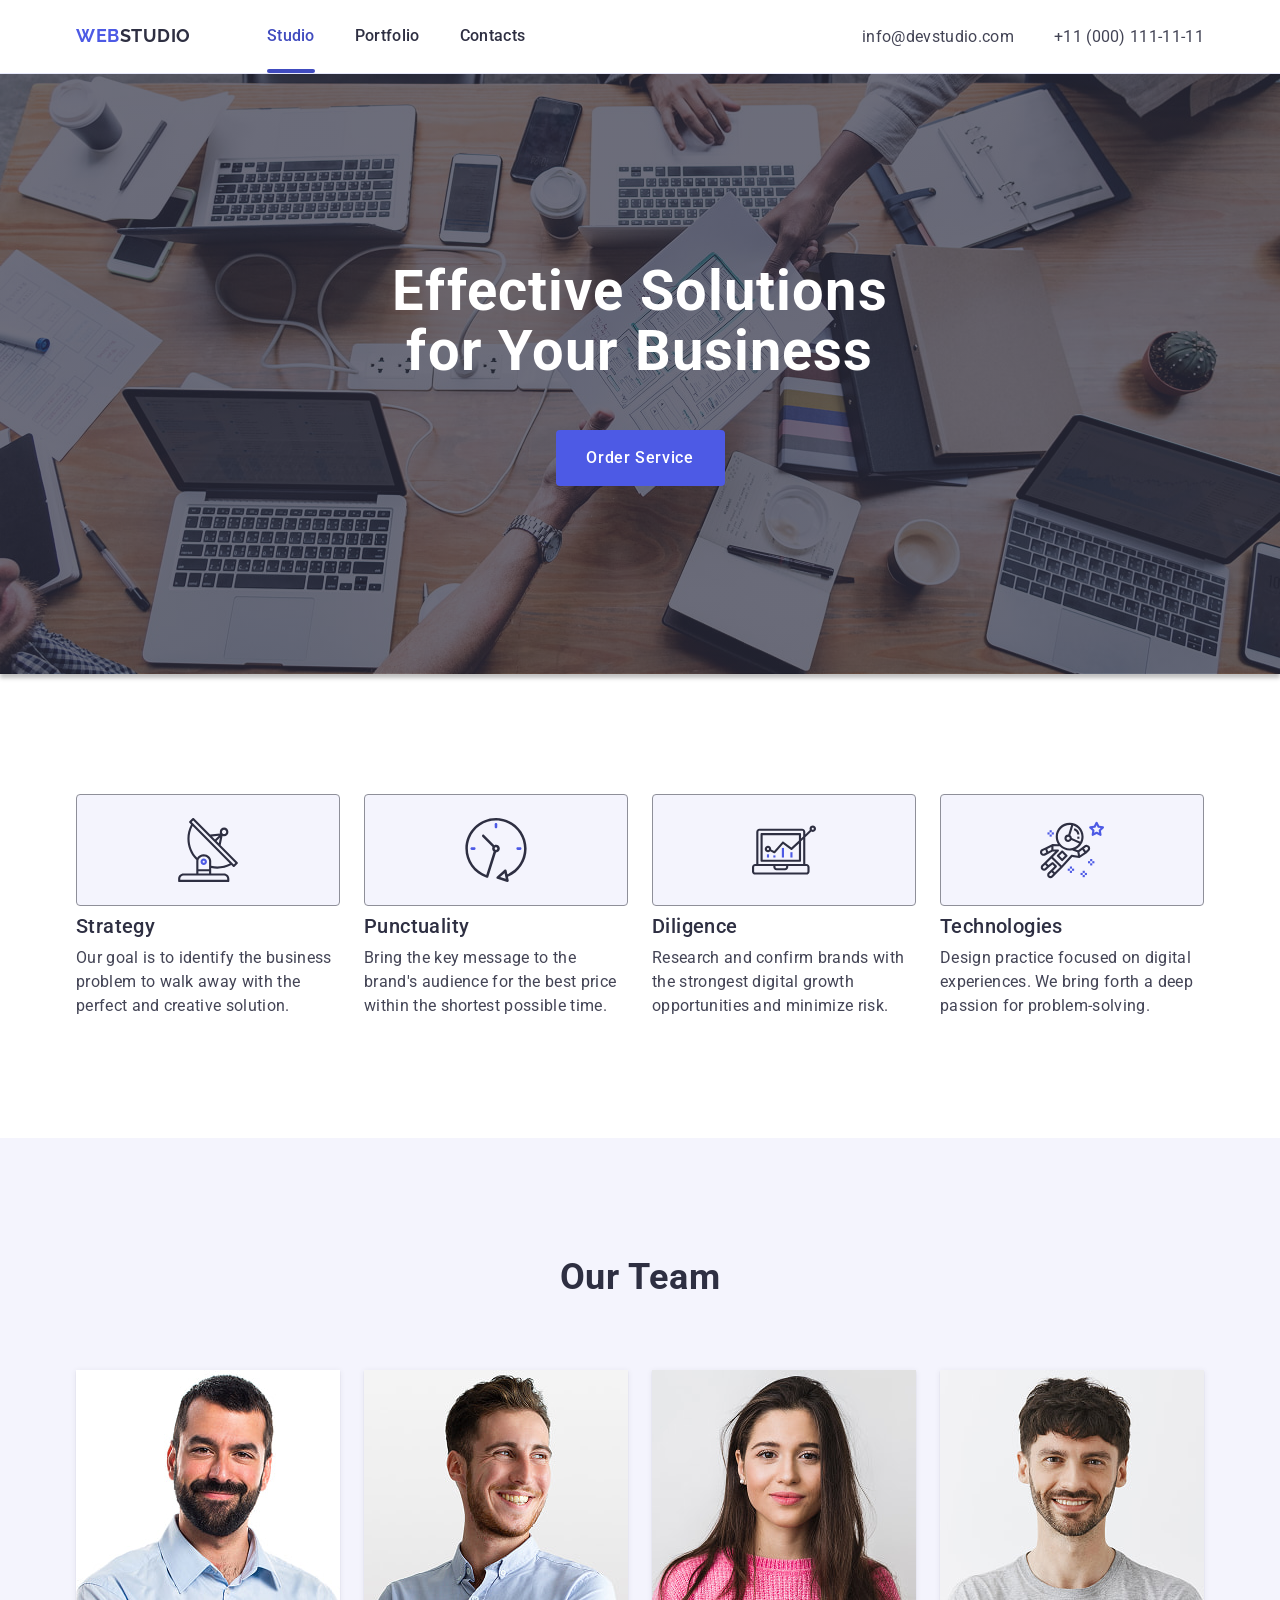
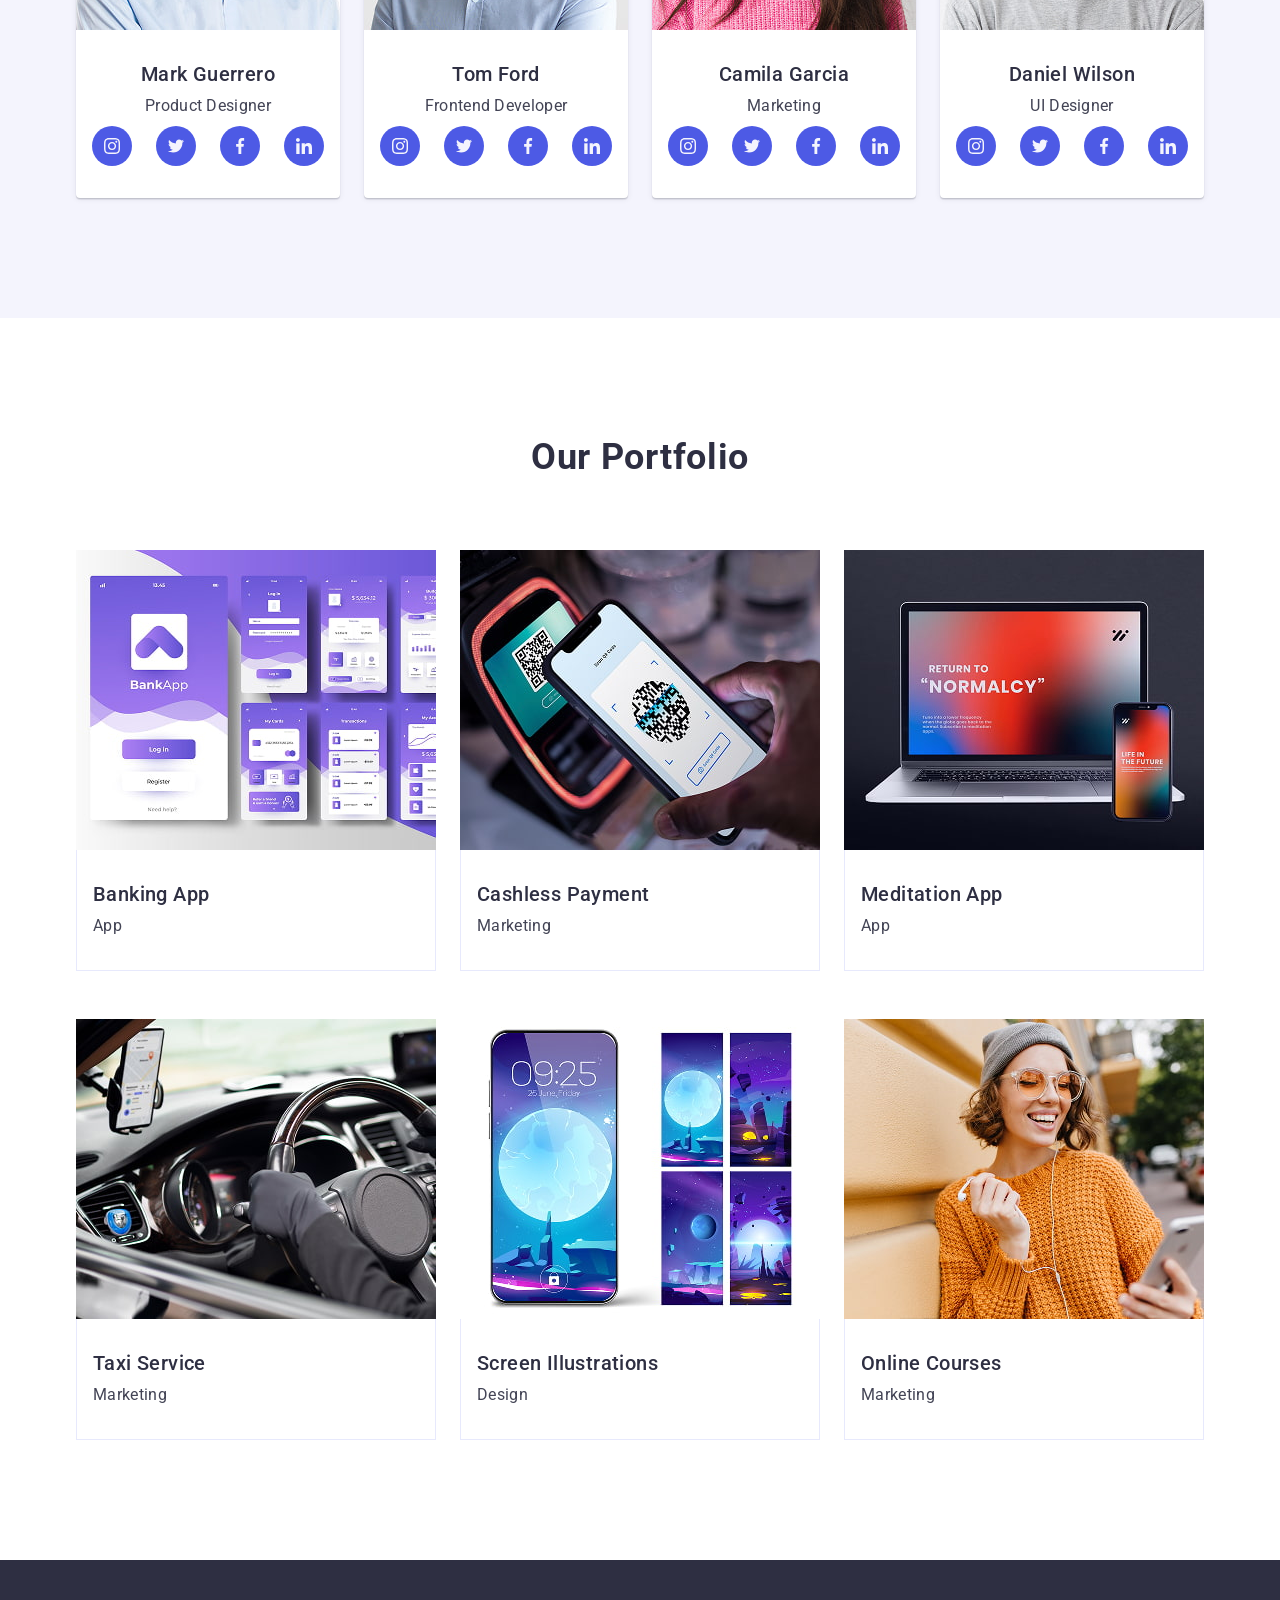
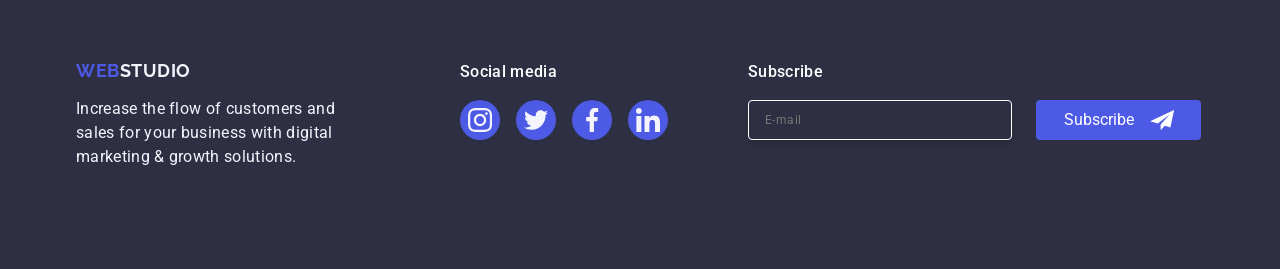
==== commit 7c9f9404: "first commit" ====
--- a/index.html
+++ b/index.html
@@ -1,555 +1,456 @@
 <!DOCTYPE html>
 <html lang="en">
-  <head>
-    <meta charset="UTF-8" />
-    <meta http-equiv="X-UA-Compatible" content="IE=edge" />
-    <meta name="viewport" content="width=device-width, initial-scale=1.0" />
-    <title>WebStudio</title>
-    <link rel="preconnect" href="https://fonts.googleapis.com" />
-    <link rel="preconnect" href="https://fonts.gstatic.com" crossorigin />
-    <link
-      href="https://fonts.googleapis.com/css2?family=Raleway:wght@800&family=Roboto:wght@400;500;700;900&display=swap"
-      rel="stylesheet"
-    />
-    <link rel="stylesheet" href="./css/modern-normalize.min.css" />
-    <link rel="stylesheet" href="./css/styles.css" />
-  </head>
-  <body>
-    <header class="header">
-      <div class="container header-flex">
-        <nav class="nav-header-flex">
-          <a class="icon link logo-header" href="./index.html"
-            >Web<span class="logo">Studio</span></a
-          >
-          <ul class="list header-nav-list">
-            <li>
-              <a class="link header-nav-link active" href="./index.html"
-                >Studio</a
-              >
+<head>
+    <meta charset="UTF-8">
+    <meta name="viewport" content="width=device-width, initial-scale=1.0">
+    <title>Document</title>
+    <!-- Fonts -->
+<link rel="preconnect" href="https://fonts.googleapis.com">
+<link rel="preconnect" href="https://fonts.gstatic.com" crossorigin>
+<link
+    href="https://fonts.googleapis.com/css2?family=Raleway:ital,wght@0,700;1,700&family=Roboto:ital,wdth,wght@0,75..100,100..900;1,75..100,100..900&display=swap"
+    rel="stylesheet">
+    <!-- Modern normalize -->
+    <link rel="stylesheet" href="https://cdn.jsdelivr.net/npm/modern-normalize@3.0.1/modern-normalize.min.css">
+    <!-- Our styles -->
+    <link rel="stylesheet" href="./css/styles.css">
+</head>
+<body>
+    <!-- PAGE HEADER -->
+    <header class="page-header">
+        <div class="container container-flex">
+<nav class="page-navigation">
+    <a class="main-logo logo-header" href="./index.html">Web<span class="main-logo-span">Studio</span></a>
+    <ul class="menu">
+        <li class="menu-item">
+            <a class="main-subtitle menu-link active" href="./index.html">Studio</a>
+        </li>
+        <li class="menu-item">
+            <a class="main-subtitle menu-link" href="">Portfolio</a>
+        </li>
+        <li class="menu-item">
+            <a class="main-subtitle menu-link" href="">Contacts</a>
+        </li>
+    </ul>
+</nav>
+<address class="page-address">
+    <ul class="address-menu">
+        <li class="address-menu-item">
+            <a class="address-menu-link small-font" href="mailto:info@devstudio.com">info@devstudio.com</a>
+        </li>
+        <li class="address-menu-item">
+            <a class="address-menu-link small-font" href="tel:+110001111111">+11 (000) 111-11-11</a>
+        </li>
+    </ul>
+</address>
+        </div>
+    </header>
+    <main class="page-main">
+        <!-- HERO SECTION -->
+        <section class="page-hero">
+         <div class="container">
+            <h1 class="hero-title title-bold">Effective Solutions for Your Business</h1>
+            <button class="hero-btn" type="button">Order Service</button>
+           </div>
+        </section>
+        <!-- FEATURE SECTION -->
+    <section class="page-feature sections">
+            <div class="container">
+    <h2 class="feature-title visually-hidden">Feature</h2>
+    <ul class="feature-list">
+        <li class="feature-item">
+            <div class="feature-container">
+                <svg class="feature-icon" width="64" height="64">
+                    <use href="./images/icons.svg#antenna"></use>
+                </svg>
+            </div>
+        <h3 class="feature-second-title title-medium">Strategy</h3>
+        <p class="feature-txt small-font">Our goal is to identify the business
+            problem to walk away with the perfect and creative solution.</p>
+        </li>
+        <li class="feature-item">
+            <div class="feature-container">
+                <svg class="feature-icon" width="64" height="64">
+                    <use href="./images/icons.svg#clock"></use>
+                </svg>
+            </div>
+        <h3 class="feature-second-title title-medium">Punctuality</h3>
+        <p class="feature-txt small-font">Bring the key message to the brand's audience for the best price within the
+            shortest possible time.</p>
+        </li>
+        <li class="feature-item">
+            <div class="feature-container">
+                <svg class="feature-icon" width="64" height="64">
+                    <use href="./images/icons.svg#diagram"></use>
+                </svg>
+            </div>
+        <h3 class="feature-second-title title-medium">Diligence</h3>
+        <p class="feature-txt small-font">Research and confirm brands with the strongest digital growth opportunities
+            and minimize risk.</p>
+        </li>
+        <li class="feature-item">
+            <div class="feature-container">
+                <svg class="feature-icon" width="64" height="64">
+                    <use href="./images/icons.svg#astronaut"></use>
+                </svg>
+            </div>
+        <h3 class="feature-second-title title-medium">Technologies</h3>
+        <p class="feature-txt small-font">Design practice focused on digital experiences. We bring forth a deep passion
+            for problem-solving.</p>
+        </li>
+    </ul>
+            </div>
+    </section>
+        <!-- TEAM SECTION -->
+        <section class="page-team sections">
+            <div class="container">
+                <h2 class="team-title title-bold">Our Team</h2>
+                <ul class="team-list">
+                    <li class="team-item">
+                        <img class="team-card" src="./images/ourteam/markguerrero.jpg" alt="Mark Guerrero" width="264" height="260">
+                        <div class="container-card team-container">
+                            <h3 class="team-second-title title-medium">Mark Guerrero</h3>
+                            <p class="team-txt small-font">Product Designer</p>
+                            <ul class="team-social-list">
+                            <li class="team-social-item">
+                                <a href="" class="team-social-link">
+                                    <svg class="team-social-icon" width="16" height="16">
+                                    <use href="./images/icons.svg#instagram"></use>
+                                </svg>
+                                </a>
+                            </li>
+                            <li class="team-social-item">
+                                <a href="" class="team-social-link">
+                                    <svg class="team-social-icon" width="16" height="16">
+                                    <use href="./images/icons.svg#twitter"></use>
+                                </svg>
+                                </a>
+                            </li>
+                            <li class="team-social-item">
+                                <a href="" class="team-social-link">
+                                    <svg class="team-social-icon" width="16" height="16">
+                                    <use href="./images/icons.svg#facebook"></use>
+                                </svg>
+                                </a>
+                            </li>
+                            <li class="team-social-item">
+                                <a href="" class="team-social-link">
+                                    <svg class="team-social-icon" width="16" height="16">
+                                    <use href="./images/icons.svg#linkedin"></use>
+                                </svg>
+                                </a>
+                            </li>
+                            </ul>
+                        </div>
+                    </li>
+                    <li class="team-item">
+                        <img class="team-card" src="./images/ourteam/tomford.jpg" alt="Tom Ford" width="264" height="260">
+                        <div class="container-card team-container">
+                            <h3 class="team-second-title title-medium">Tom Ford</h3>
+                            <p class="team-txt small-font">Frontend Developer</p>
+                            <ul class="team-social-list">
+                            <li class="team-social-item">
+                                 <a href="" class="team-social-link">
+                                    <svg class="team-social-icon" width="16" height="16">
+                                    <use href="./images/icons.svg#instagram"></use>
+                                </svg>
+                                </a>
+                            </li>
+                            <li class="team-social-item">
+                                 <a href="" class="team-social-link">
+                                    <svg class="team-social-icon" width="16" height="16">
+                                    <use href="./images/icons.svg#twitter"></use>
+                                </svg>
+                                </a>
+                            </li>
+                            <li class="team-social-item">
+                                <a href="" class="team-social-link">
+                                    <svg class="team-social-icon" width="16" height="16">
+                                    <use href="./images/icons.svg#facebook"></use>
+                                </svg>
+                                </a>
+                            </li>
+                            <li class="team-social-item">
+                                <a href="" class="team-social-link">
+                                    <svg class="team-social-icon" width="16" height="16">
+                                    <use href="./images/icons.svg#linkedin"></use>
+                                </svg>
+                                </a>
+                            </li>
+                            </ul>
+                        </div>
+                    </li>
+                    <li class="team-item">
+                        <img class="team-card" src="./images/ourteam/camilagarcia.jpg" alt="Camila Garcia" width="264" height="260">
+                        <div class="container-card team-container">
+                            <h3 class="team-second-title title-medium">Camila Garcia</h3>
+                            <p class="team-txt small-font">Marketing</p>
+                            <ul class="team-social-list">
+                            <li class="team-social-item">
+                                 <a href="" class="team-social-link">
+                                    <svg class="team-social-icon" width="16" height="16">
+                                    <use href="./images/icons.svg#instagram"></use>
+                                </svg>
+                                </a>
+                            </li>
+                            <li class="team-social-item">
+                                 <a href="" class="team-social-link">
+                                    <svg class="team-social-icon" width="16" height="16">
+                                    <use href="./images/icons.svg#twitter"></use>
+                                </svg>
+                                </a>
+                            </li>
+                            <li class="team-social-item">
+                                <a href="" class="team-social-link">
+                                    <svg class="team-social-icon" width="16" height="16">
+                                    <use href="./images/icons.svg#facebook"></use>
+                                </svg>
+                                </a>
+                            </li>
+                            <li class="team-social-item">
+                                <a href="" class="team-social-link">
+                                    <svg class="team-social-icon" width="16" height="16">
+                                    <use href="./images/icons.svg#linkedin"></use>
+                                </svg>
+                                </a>
+                            </li>
+                            </ul>
+                        </div>
+                    </li>
+                    <li class="team-item">
+                        <img class="team-card" src="./images/ourteam/danielwilson.jpg" alt="Daniel Wilson" width="264" height="260">
+                        <div class="container-card team-container">
+                            <h3 class="team-second-title title-medium">Daniel Wilson</h3>
+                            <p class="team-txt small-font">UI Designer</p>
+                            <ul class="team-social-list">
+                            <li class="team-social-item">
+                                 <a href="" class="team-social-link">
+                                    <svg class="team-social-icon" width="16" height="16">
+                                    <use href="./images/icons.svg#instagram"></use>
+                                </svg>
+                                </a>
+                            </li>
+                            <li class="team-social-item">
+                                 <a href="" class="team-social-link">
+                                    <svg class="team-social-icon" width="16" height="16">
+                                    <use href="./images/icons.svg#twitter"></use>
+                                </svg>
+                                </a>
+                            </li>
+                            <li class="team-social-item">
+                                <a href="" class="team-social-link">
+                                    <svg class="team-social-icon" width="16" height="16">
+                                    <use href="./images/icons.svg#facebook"></use>
+                                </svg>
+                                </a>
+                            </li>
+                            <li class="team-social-item">
+                                <a href="" class="team-social-link">
+                                    <svg class="team-social-icon" width="16" height="16">
+                                    <use href="./images/icons.svg#linkedin"></use>
+                                </svg>
+                                </a>
+                            </li>
+                            </ul>
+                        </div>
+                    </li>
+                </ul>
+            </div>
+        </section>
+        <!-- PORTFOLIO SECTION -->
+        <section class="page-portfolio sections">
+            <div class="container">
+<h2 class="portfolio-title title-bold">Our Portfolio</h2>
+<ul class="portfolio-list">
+    <li class="portfolio-item">
+        
+            <div class="portfolio-thumb">
+        <img class="portfolio-card" src="./images/portfolio/img5.jpg" alt="Banking App" width="360" height="300">
+        <p class="portfolio-overlay-subtitle">14 Stylish and User-Friendly App Design Concepts · Task Manager App · Calorie Tracker App · Exotic Fruit Ecommerce App ·
+        Cloud Storage App</p>
+        </div>
+        <div class="container-card portfolio-container"> 
+        <h3 class="portfolio-second-title title-medium">Banking App</h3>
+        <p class="portfolio-txt small-font">App</p>
+        </div>
+        
+    </li>
+    <li class="portfolio-item">
+        
+            <div class="portfolio-thumb">
+        <img class="portfolio-card" src="./images/portfolio/img4.jpg" alt="Cashless Payment" width="360" height="300">
+        <p class="portfolio-overlay-subtitle">14 Stylish and User-Friendly App Design Concepts · Task Manager App · Calorie Tracker App · Exotic Fruit Ecommerce App ·
+        Cloud Storage App</p>
+        </div>
+        <div class="container-card portfolio-container">
+        <h3 class="portfolio-second-title title-medium">Cashless Payment</h3>
+        <p class="portfolio-txt small-font">Marketing</p>
+        </div>
+        
+    </li>
+    <li class="portfolio-item">
+        
+            <div class="portfolio-thumb">
+        <img class="portfolio-card" src="./images/portfolio/img3.jpg" alt="Meditation App" width="360" height="300">
+        <p class="portfolio-overlay-subtitle">14 Stylish and User-Friendly App Design Concepts · Task Manager App · Calorie Tracker App · Exotic Fruit Ecommerce App ·
+        Cloud Storage App</p>
+        </div>
+        <div class="container-card portfolio-container">
+        <h3 class="portfolio-second-title title-medium">Meditation App</h3>
+        <p class="portfolio-txt small-font">App</p>
+        </div>
+        
+    </li>
+    <li class="portfolio-item">
+        
+            <div class="portfolio-thumb">
+        <img class="portfolio-card" src="./images/portfolio/img2.jpg" alt="Taxi Service" width="360" height="300">
+        <p class="portfolio-overlay-subtitle">14 Stylish and User-Friendly App Design Concepts · Task Manager App · Calorie Tracker App · Exotic Fruit Ecommerce App ·
+        Cloud Storage App</p>
+        </div>
+        <div class="container-card portfolio-container">
+        <h3 class="portfolio-second-title title-medium">Taxi Service</h3>
+        <p class="portfolio-txt small-font">Marketing</p>
+        </div>
+        
+    </li>
+    <li class="portfolio-item">
+        
+            <div class="portfolio-thumb">
+        <img class="portfolio-card" src="./images/portfolio/img1.jpg" alt="Screen Illustrations" width="360" height="300">
+        <p class="portfolio-overlay-subtitle">14 Stylish and User-Friendly App Design Concepts · Task Manager App · Calorie Tracker App · Exotic Fruit Ecommerce App ·
+        Cloud Storage App</p>
+        </div>
+            <div class="container-card portfolio-container">
+        <h3 class="portfolio-second-title title-medium">Screen Illustrations</h3>
+        <p class="portfolio-txt small-font">Design</p>
+        </div>
+        
+    </li>
+    <li class="portfolio-item">
+        
+            <div class="portfolio-thumb">
+        <img class="portfolio-card" src="./images/portfolio/img.jpg" alt="Online Courses" width="360" height="300">
+        <p class="portfolio-overlay-subtitle">14 Stylish and User-Friendly App Design Concepts · Task Manager App · Calorie Tracker App · Exotic Fruit Ecommerce App ·
+        Cloud Storage App</p>
+        </div>
+        <div class="container-card portfolio-container">
+        <h3 class="portfolio-second-title title-medium">Online Courses</h3>
+        <p class="portfolio-txt small-font">Marketing</p>
+        </div>
+        
+    </li>
+</ul>
+            </div>
+        </section>
+    </main>
+    <!-- FOOTER PAGE -->
+    <footer class="page-footer">
+        <div class="container container-flex">
+    <div class="footer-logo-container">
+        <a class="main-logo footer-logo" href="./index.html">Web<span class="footer-txt">Studio</span></a>
+        <p class="footer-txt small-font">Increase the flow of customers and sales for your business with digital marketing &
+            growth solutions.
+        </p>
+    </div>
+    <div class="footer-social-container">
+        <p class="main-subtitle footer-social-subtitle">Social media</p>
+        <ul class="team-social-list footer-social-list">
+            <li class="team-social-item footer-social-item">
+                <a href="" class="team-social-link footer-social-link">
+                    <svg class="team-social-icon" width="24" height="24">
+                        <use href="./images/icons.svg#instagram"></use>
+                    </svg>
+                </a>
             </li>
-            <li>
-              <a class="link header-nav-link" href="./portfolio.html"
-                >Portfolio</a
-              >
+            <li class="team-social-item footer-social-item">
+                <a href="" class="team-social-link footer-social-link">
+                    <svg class="team-social-icon" width="24" height="24">
+                        <use href="./images/icons.svg#twitter"></use>
+                    </svg>
+                </a>
             </li>
-            <li>
-              <a class="link header-nav-link" href="">Contacts</a>
+            <li class="team-social-item footer-social-item">
+                <a href="" class="team-social-link footer-social-link">
+                    <svg class="team-social-icon" width="24" height="24">
+                        <use href="./images/icons.svg#facebook"></use>
+                    </svg>
+                </a>
             </li>
-          </ul>
-        </nav>
-        <address class="addres">
-          <ul class="list addres-list">
-            <li>
-              <a
-                class="link list header-addres"
-                href="mailto:info@devstudio.com"
-                >info@devstudio.com</a
-              >
+            <li class="team-social-item footer-social-item">
+                <a href="" class="team-social-link footer-social-link">
+                    <svg class="team-social-icon" width="24" height="24">
+                        <use href="./images/icons.svg#linkedin"></use>
+                    </svg>
+                </a>
             </li>
-            <li>
-              <a class="link list header-addres" href="tel:+110001111111"
-                >+11 (000) 111-11-11</a
-              >
-            </li>
-          </ul>
-        </address>
-      </div>
-    </header>
-    <main>
-      <section class="section-cl-hero hero-img">
-        <div class="container">
-          <h1 class="title-hero">Effective Solutions for Your Business</h1>
-          <button class="btn-hero" type="button" data-modal-open>
-            Order Service
-          </button>
-        </div>
-      </section>
-      <section class="section-two">
-        <div class="container">
-          <h2 class="subtitle" hidden>Feature</h2>
-          <ul class="list">
-            <li class="text-section-two">
-              <div class="container-section-two">
-                <svg class="" width="64" height="64">
-                  <use href="./images/icons.svg#antenna"></use>
-                </svg>
-              </div>
-              <h3 class="subtitle">Strategy</h3>
-              <p class="body-txt">
-                Our goal is to identify the business problem to walk away with
-                the perfect and creative solution.
-              </p>
-            </li>
-            <li class="text-section-two">
-              <div class="container-section-two">
-                <svg class="" width="64" height="64">
-                  <use href="./images/icons.svg#clock"></use>
-                </svg>
-              </div>
-              <h3 class="subtitle">Punctuality</h3>
-              <p class="body-txt">
-                Bring the key message to the brand's audience for the best price
-                within the shortest possible time.
-              </p>
-            </li>
-            <li class="text-section-two">
-              <div class="container-section-two">
-                <svg class="" width="64" height="64">
-                  <use href="./images/icons.svg#diagram"></use>
-                </svg>
-              </div>
-              <h3 class="subtitle">Diligence</h3>
-              <p class="body-txt">
-                Research and confirm brands that present the strongest digital
-                growth opportunities and minimize risk.
-              </p>
-            </li>
-            <li class="text-section-two">
-              <div class="container-section-two">
-                <svg class="" width="64" height="64">
-                  <use href="./images/icons.svg#astronaut"></use>
-                </svg>
-              </div>
-              <h3 class="subtitle">Technologies</h3>
-              <p class="body-txt">
-                Design practice focused on digital experiences. We bring forth a
-                deep passion for problem-solving.
-              </p>
-            </li>
-          </ul>
-        </div>
-      </section>
-      <section class="section-three">
-        <div class="container">
-          <h2 class="main-subtitle">What are we doing</h2>
-          <ul class="list">
-            <li class="text-section-three">
-              <img
-                src="./images/main-section3/Rectangle71.jpg"
-                alt="monitor"
-                width="360"
-                height="300"
-              />
-            </li>
-            <li class="text-section-three">
-              <img
-                src="./images/main-section3/Rectangle72.jpg"
-                alt="telefon zi skrinamy"
-                width="360"
-                height="300"
-              />
-            </li>
-            <li class="text-section-three">
-              <img
-                src="./images/main-section3/Rectangle73.jpg"
-                alt="telefon u ruci"
-                width="360"
-                height="300"
-              />
-            </li>
-          </ul>
-        </div>
-      </section>
-      <section class="section-four">
-        <div class="container">
-          <h2 class="main-subtitle">Our Team</h2>
-          <ul class="list">
-            <li class="list-card text-section-four">
-              <img
-                src="./images/main-section4team/img.jpg"
-                alt="Mark Guerrero"
-                width="264"
-                height="260"
-              />
-              <div class="container-list-four">
-                <h3 class="subtitle subtitle-section-four">Mark Guerrero</h3>
-                <p class="body-txt small-txt">Product Designer</p>
-                <ul class="socials list">
-                  <li class="socials-item">
-                    <a
-                      class="socials-link"
-                      href=""
-                      target="_blank"
-                      rel="noopener noreferrer"
-                      aria-label="Instagram icon"
-                    >
-                      <svg class="socials-icon" width="16" height="16">
-                        <use href="./images/icons.svg#instagram"></use>
-                      </svg>
-                    </a>
-                  </li>
-                  <li class="socials-item">
-                    <a
-                      class="socials-link"
-                      href=""
-                      target="_blank"
-                      rel="noopener noreferrer"
-                      aria-label="Twitter icon"
-                    >
-                      <svg class="socials-icon" width="16" height="16">
-                        <use href="./images/icons.svg#twitter"></use>
-                      </svg>
-                    </a>
-                  </li>
-                  <li class="socials-item">
-                    <a
-                      class="socials-link"
-                      href=""
-                      target="_blank"
-                      rel="noopener noreferrer"
-                      aria-label="Facebook icon"
-                    >
-                      <svg class="socials-icon" width="16" height="16">
-                        <use href="./images/icons.svg#facebook"></use>
-                      </svg>
-                    </a>
-                  </li>
-                  <li class="socials-item">
-                    <a
-                      class="socials-link"
-                      href=""
-                      target="_blank"
-                      rel="noopener noreferrer"
-                      aria-label="Linkedin icon"
-                    >
-                      <svg class="socials-icon" width="16" height="16">
-                        <use href="./images/icons.svg#linkedin"></use>
-                      </svg>
-                    </a>
-                  </li>
-                </ul>
-              </div>
-            </li>
-            <li class="list-card text-section-four">
-              <img
-                src="./images/main-section4team/img2.jpg"
-                alt="Tom Ford"
-                width="264"
-                height="260"
-              />
-              <div class="container-list-four">
-                <h3 class="subtitle subtitle-section-four">Tom Ford</h3>
-                <p class="body-txt small-txt">Frontend Developer</p>
-                <ul class="socials list">
-                  <li class="socials-item">
-                    <a
-                      class="socials-link"
-                      href=""
-                      target="_blank"
-                      rel="noopener noreferrer"
-                      aria-label="Instagram icon"
-                    >
-                      <svg class="socials-icon" width="16" height="16">
-                        <use href="./images/icons.svg#instagram"></use>
-                      </svg>
-                    </a>
-                  </li>
-                  <li class="socials-item">
-                    <a
-                      class="socials-link"
-                      href=""
-                      target="_blank"
-                      rel="noopener noreferrer"
-                      aria-label="Twitter icon"
-                    >
-                      <svg class="socials-icon" width="16" height="16">
-                        <use href="./images/icons.svg#twitter"></use>
-                      </svg>
-                    </a>
-                  </li>
-                  <li class="socials-item">
-                    <a
-                      class="socials-link"
-                      href=""
-                      target="_blank"
-                      rel="noopener noreferrer"
-                      aria-label="Facebook icon"
-                    >
-                      <svg class="socials-icon" width="16" height="16">
-                        <use href="./images/icons.svg#facebook"></use>
-                      </svg>
-                    </a>
-                  </li>
-                  <li class="socials-item">
-                    <a
-                      class="socials-link"
-                      href=""
-                      target="_blank"
-                      rel="noopener noreferrer"
-                      aria-label="Linkedin icon"
-                    >
-                      <svg class="socials-icon" width="16" height="16">
-                        <use href="./images/icons.svg#linkedin"></use>
-                      </svg>
-                    </a>
-                  </li>
-                </ul>
-              </div>
-            </li>
-            <li class="list-card text-section-four">
-              <img
-                src="./images/main-section4team/img3.jpg"
-                alt="Camila Garcia"
-                width="264"
-                height="260"
-              />
-              <div class="container-list-four">
-                <h3 class="subtitle subtitle-section-four">Camila Garcia</h3>
-                <p class="body-txt small-txt">Marketing</p>
-                <ul class="socials list">
-                  <li class="socials-item">
-                    <a
-                      class="socials-link"
-                      href=""
-                      target="_blank"
-                      rel="noopener noreferrer"
-                      aria-label="Instagram icon"
-                    >
-                      <svg class="socials-icon" width="16" height="16">
-                        <use href="./images/icons.svg#instagram"></use>
-                      </svg>
-                    </a>
-                  </li>
-                  <li class="socials-item">
-                    <a
-                      class="socials-link"
-                      href=""
-                      target="_blank"
-                      rel="noopener noreferrer"
-                      aria-label="Twitter icon"
-                    >
-                      <svg class="socials-icon" width="16" height="16">
-                        <use href="./images/icons.svg#twitter"></use>
-                      </svg>
-                    </a>
-                  </li>
-                  <li class="socials-item">
-                    <a
-                      class="socials-link"
-                      href=""
-                      target="_blank"
-                      rel="noopener noreferrer"
-                      aria-label="Facebook icon"
-                    >
-                      <svg class="socials-icon" width="16" height="16">
-                        <use href="./images/icons.svg#facebook"></use>
-                      </svg>
-                    </a>
-                  </li>
-                  <li class="socials-item">
-                    <a
-                      class="socials-link"
-                      href=""
-                      target="_blank"
-                      rel="noopener noreferrer"
-                      aria-label="Linkedin icon"
-                    >
-                      <svg class="socials-icon" width="16" height="16">
-                        <use href="./images/icons.svg#linkedin"></use>
-                      </svg>
-                    </a>
-                  </li>
-                </ul>
-              </div>
-            </li>
-            <li class="list-card text-section-four">
-              <img
-                src="./images/main-section4team/img4.jpg"
-                alt="Daniel Wilson"
-                width="264"
-                height="260"
-              />
-              <div class="container-list-four">
-                <h3 class="subtitle subtitle-section-four">Daniel Wilson</h3>
-                <p class="body-txt small-txt">UI Designer</p>
-                <ul class="socials list">
-                  <li class="socials-item">
-                    <a
-                      class="socials-link"
-                      href=""
-                      target="_blank"
-                      rel="noopener noreferrer"
-                      aria-label="Instagram icon"
-                    >
-                      <svg class="socials-icon" width="16" height="16">
-                        <use href="./images/icons.svg#instagram"></use>
-                      </svg>
-                    </a>
-                  </li>
-                  <li class="socials-item">
-                    <a
-                      class="socials-link"
-                      href=""
-                      target="_blank"
-                      rel="noopener noreferrer"
-                      aria-label="Twitter icon"
-                    >
-                      <svg class="socials-icon" width="16" height="16">
-                        <use href="./images/icons.svg#twitter"></use>
-                      </svg>
-                    </a>
-                  </li>
-                  <li class="socials-item">
-                    <a
-                      class="socials-link"
-                      href=""
-                      target="_blank"
-                      rel="noopener noreferrer"
-                      aria-label="Facebook icon"
-                    >
-                      <svg class="socials-icon" width="16" height="16">
-                        <use href="./images/icons.svg#facebook"></use>
-                      </svg>
-                    </a>
-                  </li>
-                  <li class="socials-item">
-                    <a
-                      class="socials-link"
-                      href=""
-                      target="_blank"
-                      rel="noopener noreferrer"
-                      aria-label="Linkedin icon"
-                    >
-                      <svg class="socials-icon" width="16" height="16">
-                        <use href="./images/icons.svg#linkedin"></use>
-                      </svg>
-                    </a>
-                  </li>
-                </ul>
-              </div>
-            </li>
-          </ul>
-        </div>
-      </section>
-      <section class="section-five">
-        <div class="container">
-          <h2 class="main-subtitle">Customers</h2>
-          <ul class="list">
-            <li class="costumers-item">
-              <a class="custumers-link" href="">
-                <svg class="custumers-icon" width="104" height="56">
-                  <use href="./images/icons.svg#Logo"></use>
-                </svg>
-              </a>
-            </li>
-            <li class="costumers-item">
-              <a class="custumers-link" href="">
-                <svg class="custumers-icon" width="104" height="56">
-                  <use href="./images/icons.svg#Logo-1"></use>
-                </svg>
-              </a>
-            </li>
-            <li class="costumers-item">
-              <a class="custumers-link" href="">
-                <svg class="custumers-icon" width="104" height="56">
-                  <use href="./images/icons.svg#Logo-2"></use>
-                </svg>
-              </a>
-            </li>
-            <li class="costumers-item">
-              <a class="custumers-link" href="">
-                <svg class="custumers-icon" width="104" height="56">
-                  <use href="./images/icons.svg#Logo-3"></use>
-                </svg>
-              </a>
-            </li>
-            <li class="costumers-item">
-              <a class="custumers-link" href="">
-                <svg class="custumers-icon" width="104" height="56">
-                  <use href="./images/icons.svg#Logo-4"></use>
-                </svg>
-              </a>
-            </li>
-            <li class="costumers-item">
-              <a class="custumers-link" href="">
-                <svg class="custumers-icon" width="104" height="56">
-                  <use href="./images/icons.svg#Logo-5"></use>
-                </svg>
-              </a>
-            </li>
-          </ul>
-        </div>
-      </section>
-    </main>
-    <footer class="footer">
-      <div class="container main-footer-container">
-        <div class="container-logo">
-          <a class="icon link icon-footer" href="./index.html"
-            >Web<span class="logo-footer">Studio</span></a
-          >
-          <p class="body-txt-footer">
-            Increase the flow of customers and sales for your business with
-            digital marketing & growth solutions.
-          </p>
-        </div>
-        <div class="footer-social">
-          <p class="social-footer-txt">Social media</p>
-          <ul class="socials-list-footer">
-            <li class="socials-item">
-              <a
-                class="socials-link-footer"
-                href=""
-                target="_blank"
-                rel="noopener noreferrer"
-                aria-label="Instagram icon"
-              >
-                <svg class="socials-icon" width="24" height="24">
-                  <use href="./images/icons.svg#instagram"></use>
-                </svg>
-              </a>
-            </li>
-            <li class="socials-item">
-              <a
-                class="socials-link-footer"
-                href=""
-                target="_blank"
-                rel="noopener noreferrer"
-                aria-label="Twitter icon"
-              >
-                <svg class="socials-icon" width="24" height="24">
-                  <use href="./images/icons.svg#twitter"></use>
-                </svg>
-              </a>
-            </li>
-            <li class="socials-item">
-              <a
-                class="socials-link-footer"
-                href=""
-                target="_blank"
-                rel="noopener noreferrer"
-                aria-label="Facebook icon"
-              >
-                <svg class="socials-icon" width="24" height="24">
-                  <use href="./images/icons.svg#facebook"></use>
-                </svg>
-              </a>
-            </li>
-            <li class="socials-item">
-              <a
-                class="socials-link-footer"
-                href=""
-                target="_blank"
-                rel="noopener noreferrer"
-                aria-label="Linkedin icon"
-              >
-                <svg class="socials-icon" width="24" height="24">
-                  <use href="./images/icons.svg#linkedin"></use>
-                </svg>
-              </a>
-            </li>
-          </ul>
-        </div>
-      </div>
+        </ul>
+    </div>
+    <div class="footer-subscribe-container">
+        <form class="footer-subscribe-form">
+        <label class="footer-subscribe-label main-subtitle footer-social-subtitle" for="subscribe">Subscribe</label>
+        <div class="footer-subscribe-row">
+            <input class="footer-subscribe-input" type="email" id="subscribe" name="subscribe" placeholder="E-mail">
+            <button class="footer-subscribe-btn" type="submit">
+                Subscribe
+                <svg class="footer-subscribe-icon" width="24" height="20">
+                    <use href="./images/icons.svg#icon-send"></use>
+                </svg>
+            </button>
+        </div>
+        </form>
+    </div>
+        </div>
     </footer>
-    <div class="backdrop is-hidden" data-modal>
-      <div class="modal">
-        <button class="modal-btn" type="button" data-modal-close>
-          <svg class="modal-icon" width="8" height="8">
-            <use href="./images/icons.svg#close-black"></use>
-          </svg>
-        </button>
-      </div>
-    </div>
-    <script src="./js/modal.js"></script>
-  </body>
-</html>
+    <!-- BACKDROP WITH MODAL -->
+     <div class="backdrop">
+        <div class="modal">
+            <button class="modal-close-btn" type="button">
+                <svg class="modal-close-btn-icon" width="8" height="8">
+                    <use href="./images/icons.svg#icon-close"></use>
+                </svg>
+            </button>
+            <p class="main-subtitle modal-subtitle">Leave your contacts and we will call you back</p>
+            <form class="modal-form">
+                <label class="modal-main-txt modal-form-label" for="name">Name</label>
+                <div class="modal-form-wrapper">
+                <input class="modal-form-input" type="text" id="name" name="name">
+                <svg class="modal-form-icon" width="18" height="24"><use href="./images/icons.svg#icon-person"></use></svg>
+                </div>
+                <label class="modal-main-txt modal-form-label" for="phone">Phone</label>
+                <div class="modal-form-wrapper">
+                <input class="modal-form-input" type="tel" id="phone" name="phone">
+                <svg class="modal-form-icon" width="18" height="24"><use href="./images/icons.svg#icon-phone"></use></svg>
+                </div>
+                <label class="modal-main-txt modal-form-label" for="email">Email</label>
+                <div class="modal-form-wrapper">
+                <input class="modal-form-input" type="email" id="email" name="email">
+                <svg class="modal-form-icon" width="18" height="24"><use href="./images/icons.svg#icon-email"></use></svg>
+                </div>
+                <label class="modal-main-txt modal-form-label" for="comment">Comment</label>
+                <textarea class="modal-main-txt modal-form-textarea" placeholder="Text input" name="comment" id="comment"></textarea>
+                <div class="modal-form-checkbox-wrapper">
+                    <input 
+                    class="modal-form-checkbox visually-hidden" 
+                    id="privacy-policy" 
+                    type="checkbox"
+                    name="privacy-policy"
+                    value="true"
+                    />
+                    <label class="modal-form-checkbox-label modal-main-txt privacy-txt" for="privacy-policy">
+                        <span class="modal-form-custom-checkbox">
+                            <svg class="modal-form-custom-checkbox-icon" weidth="10" height="8">
+                                <use href="./images/icons.svg#icon-Vector"></use>
+                            </svg>
+                        </span>
+                    I accept the terms and conditions of the
+                        <a class="modal-form-checkbox-link" href="">Privacy Policy</a>
+                    </label>
+                </div>
+                <button class="hero-btn modal-form-btn" type="submit">Send</button>
+            </form>
+           
+        </div>
+     </div>
+</body>
+</html>
--- a/css/styles.css
+++ b/css/styles.css
@@ -1,585 +1,651 @@
 :root {
-  /* color */
-  --iris-cl: #4d5ae5;
-  --ocean-cl: #404bbf;
-  --main-txt-cl: #2e2f42;
-  --secondary-txt-cl: #434455;
-  --white-txt-cl: #ffffff;
-  --cloud-cl: #f4f4fd;
-}
+    --iris-cl: #4d5ae5;
+    --secondary-cl: #2e2f42;
+    --main-cl: #434455;
+    --main-hover-cl: #404bbf;
+    --white-cl: #ffffff;
+    --cloud-cl: #f4f4fd;
+    --border-card-cl: #e7e9fc;
+    --border-icon-cl: #8E8F99;
+    --green-cl: #31D0AA;
+    --modal-cl: #2F2E4266;
+    --transition-duration-and-func: 250ms cubic-bezier(0.4, 0, 0.2, 1);
+}
+
 body {
-  font-family: "Roboto", sans-serif;
-  color: var(--secondary-txt-cl);
-  background-color: var(--white-txt-cl);
-}
-
-.container {
-  width: 1158px;
-  padding: 0 15px;
-  margin: 0 auto;
-}
-
-img {
-  display: block;
-}
+    font-family: "Roboto", sans-serif;
+    color: var(--main-cl);
+    background-color: var(--white-cl);
+    
+}
+
 h1,
 h2,
 h3,
 h4,
 h5,
 h6,
-p,
-ul {
-  margin: 0;
-}
-
-/**
-  |============================
-  | Header
-  |============================
-*/
-.header {
-  border-bottom: 1px solid #e7e9fc;
-  box-shadow: 0px 2px 1px rgba(46, 47, 66, 0.08),
-    0px 1px 1px rgba(46, 47, 66, 0.16), 0px 1px 6px rgba(46, 47, 66, 0.08);
-}
-.nav-header-flex {
-  display: flex;
-  align-items: center;
-}
-.list,
-.list-portfolio-btn,
-.list-portfolio-card {
-  list-style: none;
-  display: flex;
-  gap: 24px;
-  padding-left: 0px;
-}
-.list-portfolio-btn {
-  justify-content: center;
-  margin-bottom: 72px;
-}
-
-.list-portfolio-card {
-  flex-wrap: wrap;
-  column-gap: 24px;
-  row-gap: 48px;
-}
-.link {
-  text-decoration: none;
-}
-
-.addres {
-  font-style: normal;
-}
-.header-addres {
-  line-height: 1.5;
-  letter-spacing: 0.02em;
-  color: inherit;
-  transition-property: color;
-  transition-duration: 250ms;
-  transition-timing-function: cubic-bezier(0.4, 0, 0.2, 1);
-}
-
-.addres-list {
-  display: flex;
-  align-items: center;
-  gap: 40px;
-  padding: 24px 0;
-}
-.header-flex {
-  display: flex;
-  align-items: center;
-  margin: 0 auto;
-}
-
-.header-nav-link {
-  position: relative;
-  font-weight: 500;
-  line-height: 1.5;
-  letter-spacing: 0.02em;
-  color: #2e2f42;
-  padding: 24px 0;
-  transition-property: color;
-  transition-duration: 250ms;
-  transition-timing-function: cubic-bezier(0.4, 0, 0.2, 1);
-}
-.header-nav-link:hover,
-.header-nav-link:focus,
-.header-addres:hover,
-.header-addres:focus {
-  color: var(--ocean-cl);
-}
-.header-nav-link::after {
-  content: "";
-  position: absolute;
-  bottom: -1px;
-  left: 0;
-  display: block;
-  width: 100%;
-  height: 4px;
-
-  border-radius: 2px;
-}
-.header-nav-link.active::after {
-  background-color: var(--ocean-cl);
-}
-.header-nav-list {
-  display: flex;
-  align-items: center;
-  gap: 40px;
-  margin-right: 332px;
-  padding: 0;
-}
-.logo {
-  font-family: "Raleway", sans-serif;
-  font-weight: 800;
-  font-size: 18px;
-  line-height: 1.17;
-  display: flex;
-  align-items: center;
-  letter-spacing: 0.03em;
-  text-transform: uppercase;
-  color: #2e2f42;
-}
-.icon {
-  font-family: "Raleway", sans-serif;
-  font-weight: 800;
-  font-size: 18px;
-  line-height: 1.17;
-  display: flex;
-  align-items: center;
-  letter-spacing: 0.03em;
-  text-transform: uppercase;
-  color: var(--iris-cl);
-}
+p {
+    margin-top: 0;
+    margin-bottom: 0;
+}
+
+ul,
+ol {
+    padding-left: 0;
+    margin-top: 0;
+    margin-bottom: 0;
+    list-style: none;
+}
+
+a {
+    text-decoration: none;
+    color: inherit;
+}
+
+img{
+    display: block;
+}
+
+button {
+    cursor: pointer;
+}
+
+
+
+.container {
+    max-width: 1158px;
+    padding-left: 15px;
+    padding-right: 15px;
+    margin-left: auto;
+    margin-right: auto;
+}
+
+.container-card {
+    padding: 32px 16px;
+}
+
+.container-flex {
+    display: flex;
+    align-items: baseline;
+}
+
+.main-logo {
+    font-family: "Raleway", sans-serif;
+    font-weight: 700;
+    font-size: 18px;
+    line-height: 1.17;
+    letter-spacing: 0.03em;
+    text-transform: uppercase;
+    color: var(--iris-cl);
+}
+
+.main-logo-span {
+    color: var(--secondary-cl);
+}
+
+.main-subtitle {
+    font-weight: 500;
+    line-height: 1.50;
+    letter-spacing: 0.02em;
+    color: var(--secondary-cl);
+}
+
+.small-font {
+    line-height: 1.50;
+    letter-spacing: 0.02em;
+}
+
+.title-bold {
+    font-weight: 700;
+    font-size: 36px;
+    line-height: 1.11;
+    letter-spacing: 0.02em;
+    text-align: center;
+    text-transform: capitalize;
+    color: var(--secondary-cl);
+    margin-bottom: 72px;
+}
+
+.title-medium {
+    font-weight: 500;
+    font-size: 20px;
+    line-height: 1.20;
+    letter-spacing: 0.02em;
+    color: var(--secondary-cl);
+    margin-bottom: 8px;
+}
+
+.sections {
+    padding-top: 120px;
+    padding-bottom: 120px;
+}
+
+
+
+.visually-hidden {
+    position: absolute;
+    width: 1px;
+    height: 1px;
+    margin: -1px;
+    border: 0;
+    padding: 0;
+
+    white-space: nowrap;
+    clip-path: inset(100%);
+    clip: rect(0 0 0 0);
+    overflow: hidden;
+}
+
+/* ===================== HEADER STYLES ===================== */
+
+.page-header {
+    border-bottom: 1px solid var(--border-card-cl);
+    box-shadow: 0px 2px 1px rgba(46, 47, 66, 0.08),
+        0px 1px 1px rgba(46, 47, 66, 0.16),
+        0px 1px 6px rgba(46, 47, 66, 0.08);
+}
+
 .logo-header {
-  display: flex;
-  margin-right: 76px;
-  padding: 24px 0;
-}
-
-/**
-  |============================
-  | Main
-  |============================
-*/
-.section {
-  padding: 120px 0;
-}
-.main-subtitle {
-  font-weight: 700;
-  font-size: 36px;
-  line-height: 1.1;
-  letter-spacing: 0.02em;
-  text-align: center;
-  text-transform: capitalize;
-  color: var(--main-txt-cl);
-  margin-bottom: 72px;
-}
-.subtitle,
-.subtitle-section-four {
-  font-weight: 500;
-  font-size: 20px;
-  line-height: 1.2;
-  letter-spacing: 0.02em;
-  color: var(--main-txt-cl);
-  margin-bottom: 8px;
-}
-.subtitle-section-four {
-  text-align: center;
-}
-.text-section-four {
-  border-radius: 0px 0px 4px 4px;
-  flex-basis: calc((100% - 72px) / 4);
-}
-.text-section-two {
-  min-width: 264px;
-}
-.container-section-two {
-  display: flex;
-  align-items: center;
-  justify-content: center;
-  height: 112px;
-  background-color: #f4f4fd;
-  border-radius: 4px;
-  margin-bottom: 8px;
-}
-
-.container-list-four,
-.container-portfolio-card {
-  padding: 32px 16px;
-}
-.container-list-four {
-}
-.container-portfolio-card {
-  border: 1px solid #e7e9fc;
-  border-top: none;
-}
-.section-cl-hero {
-  background-color: #2e2f42;
-  padding: 188px 0;
-  text-align: center;
-}
-.hero-img {
-  background-image: linear-gradient(
-      rgba(46, 47, 66, 0.7),
-      rgba(46, 47, 66, 0.7)
-    ),
-    url(../images/hero-section/people-office.jpg);
-  max-width: 1440px;
-  margin-left: auto;
-  margin-right: auto;
-  background-repeat: no-repeat;
-  background-position: center;
-  background-size: cover;
-  box-shadow: 0px 4px 4px rgba(0, 0, 0, 0.25);
-}
-
-.btn-hero {
-  font-family: inherit;
-  font-style: normal;
-  font-weight: 500;
-  font-size: 16px;
-  line-height: 1.5;
-  display: flex;
-  align-items: center;
-  cursor: pointer;
-  letter-spacing: 0.04em;
-  background-color: #4d5ae5;
-  color: #ffffff;
-  display: block;
-  min-width: 169px;
-  height: 56px;
-  border: none;
-  border-radius: 4px;
-  cursor: pointer;
-  margin: auto;
-  transition: background-color 250ms cubic-bezier(0.4, 0, 0.2, 1);
-}
-.btn-hero:hover,
-.btn-hero:focus {
-  background-color: #404bbf;
-  color: #ffffff;
-}
-.btn-portfolio {
-  font-family: inherit;
-  font-style: normal;
-  font-weight: 500;
-  font-size: 16px;
-  line-height: 1.5;
-  display: flex;
-  align-items: center;
-  cursor: pointer;
-  letter-spacing: 0.04em;
-  background-color: #f4f4fd;
-  color: #4d5ae5;
-  padding: 12px 24px;
-  border: 1px solid #e7e9fc;
-  border-radius: 4px;
-  transition: color 250ms cubic-bezier(0.4, 0, 0.2, 1),
-    background-color 250ms cubic-bezier(0.4, 0, 0.2, 1),
-    border-color 250ms cubic-bezier(0.4, 0, 0.2, 1),
-    box-shadow 250ms cubic-bezier(0.4, 0, 0.2, 1);
-}
-.btn-portfolio:hover,
-.btn-portfolio:focus {
-  background-color: #404bbf;
-  color: #ffffff;
-  border: 1px solid transparent;
-  box-shadow: 0px 3px 1px rgba(0, 0, 0, 0.1), 0px 2px 1px rgba(0, 0, 0, 0.08),
-    0px 2px 2px rgba(0, 0, 0, 0.12);
-}
-.title-hero {
-  font-weight: 700;
-  font-size: 56px;
-  line-height: 1.07;
-  letter-spacing: 0.02em;
-  text-align: center;
-  color: #ffffff;
-  max-width: 496px;
-  margin: auto;
-  padding-bottom: 48px;
-}
-.section-two,
-.section-four {
-  padding: 120px 0;
-}
-.section-three {
-  padding-bottom: 120px;
-}
-.text-section-three {
-  flex-basis: calc((100% - 48px) / 3);
-}
-
-.link-portfolio {
-  display: block;
-  transition-property: box-shadow;
-  transition-duration: 250ms;
-  transition-timing-function: cubic-bezier(0.4, 0, 0.2, 1);
-}
-.link-portfolio:hover,
-.link-portfolio:focus {
-  box-shadow: 0px 1px 6px rgba(46, 47, 66, 0.08),
-    0px 1px 1px rgba(46, 47, 66, 0.16), 0px 2px 1px rgba(46, 47, 66, 0.08);
-}
+    margin-right: 76px;
+}
+
+.page-navigation {
+    display: flex;
+    align-items: center;
+    margin-right: auto;
+}
+
+.menu {
+    display: flex;
+    gap: 40px;
+}
+
+
+.menu-link {
+    position: relative;
+    display: block;
+    padding-top: 24px;
+    padding-bottom: 24px;
+    transition: color var(--transition-duration-and-func);
+    
+}
+
+.menu-link:hover,
+.menu-link:focus,
+.menu-link.active {
+    color: var(--main-hover-cl);
+    
+}
+
+.menu-link::after {
+    content: '';
+    position: absolute;
+    bottom: -1px;
+    display: block;
+    width: 100%;
+    height: 4px;
+    border-radius: 2px;
+}
+
+.menu-link.active::after {
+    background-color: var(--main-hover-cl);
+}
+
+.page-address {
+    font-style: normal;
+}
+
+.address-menu {
+    display: flex;
+    gap: 40px;
+}
+.address-menu-link{
+    display: block;
+    padding-top: 24px;
+    padding-bottom: 24px;
+    transition: color var(--transition-duration-and-func);
+}
+
+.address-menu-link:hover,
+.address-menu-link:focus {
+    color: var(--main-hover-cl);
+    
+}
+
+/* ===================== HERO STYLES ===================== */
+
+.page-hero {
+    background-color: var(--secondary-cl);
+    padding-top: 188px;
+    padding-bottom: 188px;
+    background-image: linear-gradient(#2e2f42b3, #2e2f42b3), url(../images/hero/peopleoffice.jpg);
+    background-repeat: no-repeat;
+    background-position: center;
+    background-size: cover;
+    max-width: 1440px;
+    margin: 0 auto;
+    box-shadow: 0 4px 4px 0 #00000040;
+}
+
+.hero-title {
+    font-size: 56px;
+    line-height: 1.07;
+    text-transform: none;
+    color: var(--white-cl);
+    max-width: 496px;
+    margin: auto auto 48px;
+    
+}
+
+.hero-btn {
+    display: block;
+    margin: auto;
+    font-weight: 500;
+    font-size: 16px;
+    line-height: 1.50;
+    letter-spacing: 0.04em;
+    color: var(--white-cl);
+    background-color: var(--iris-cl);
+    text-align: center;
+    border: none;
+    border-radius: 4px;
+    min-width: 169px;
+    height: 56px;
+    transition: background-color var(--transition-duration-and-func);
+
+}
+.hero-btn:hover,
+.hero-btn:focus {
+    background-color: var(--main-hover-cl);
+}
+
+/* ===================== FEATURE STYLES ===================== */
+.feature-list {
+    display: flex;
+    gap: 24px;
+}
+
+.feature-item {
+    width: calc((100% - 3 * 24px) / 4);
+}
+
+.feature-container {
+    display: flex;
+    justify-content: center;
+    align-items: center;
+    height: 112px;
+    padding: 24px 0;
+    margin-bottom: 8px;
+    background-color: var(--cloud-cl);
+    border: 1px solid var(--border-icon-cl);
+    border-radius: 4px;
+}
+
+/* .feature-icon {
+    padding: 24px 0;
+} */
+
+.feature-second-title {
+    margin-top: 0;
+}
+
+
+/* ===================== TEAM STYLES ===================== */
+
+.page-team{
+    background-color: var(--cloud-cl);
+}
+
+.team-list {
+    display: flex;
+    gap: 24px;
+}
+
+.team-item {
+    background-color: var(--white-cl);
+    width: calc((100% - 3 * 24px) / 4);
+    border-radius: 0 0 4px 4px;
+    box-shadow: 0 2px 1px 0 #2e2f4214, 0 1px 1px 0 #2e2f4229, 0 1px 6px 0 #2e2f4214;
+}
+
+.team-second-title {
+    text-align: center;
+}
+
+.team-txt {
+    text-align: center;
+    margin-bottom: 8px;
+}
+
+.team-container {
+    display: flex;
+    flex-direction: column;
+    padding-left: 0;
+    padding-right: 0;
+    
+}
+
+.team-social-list {
+    display: flex;
+    justify-content: center;
+    gap: 24px;
+}
+
+/* .team-social-item {
+    
+} */
+
+
+
+.team-social-link {
+    display: flex;
+    justify-content: center;
+    align-items: center;
+    width: 40px;
+    height: 40px;
+    background-color: var(--iris-cl);
+    border-radius: 50%;
+    
+}
+
+.team-social-link:hover,
+.team-social-link:focus {
+    background-color: var(--main-hover-cl);
+    transition: background-color var(--transition-duration-and-func);
+}
+
+.team-social-icon {
+    fill: var(--cloud-cl);
+}
+
+/* ===================== PORTFOLIO STYLES ===================== */
+
+.portfolio-list {
+    display: flex;
+    column-gap: 24px;
+    row-gap: 48px;
+    flex-wrap: wrap;
+}
+
+.portfolio-item {
+    width: calc((100% - 48px) / 3);
+    transition: box-shadow var(--transition-duration-and-func);
+}
+
+.portfolio-item:hover {
+    box-shadow: 0 2px 1px 0 rgba(46, 47, 66, 0.08), 0 1px 1px 0 rgba(46, 47, 66, 0.16), 0 1px 6px 0 rgba(46, 47, 66, 0.08);
+}
+
+
+.portfolio-container {
+    border: 1px solid var(--border-card-cl);
+    border-top: none;
+}
+
 .portfolio-thumb {
-  position: relative;
-  overflow: hidden;
-}
-.overlay {
-  position: absolute;
-  top: 0;
-  left: 0;
-  transform: translateY(100%);
-  width: 100%;
-  height: 100%;
-  background-color: var(--iris-cl);
-  mix-blend-mode: normal;
-  transition: transform 250ms cubic-bezier(0.4, 0, 0.2, 1);
-}
-.overlay-txt {
-  position: absolute;
-  font-family: inherit;
-  font-size: 16px;
-  line-height: 1.5;
-  letter-spacing: 0.02em;
-  top: 0;
-  left: 0;
-  transform: translateY(100%);
-  width: 100%;
-  height: 100%;
-  padding: 40px 32px;
-  background-color: var(--iris-cl);
-  color: var(--cloud-cl);
-  transition: transform 250ms cubic-bezier(0.4, 0, 0.2, 1);
-}
-.card-portfolio:hover .overlay-txt,
-.card-portfolio:focus .overlay-txt {
-  transform: translateY(0);
-}
-.section-four {
-  background-color: var(--cloud-cl);
-}
-.list-card {
-  background-color: var(--white-txt-cl);
-  box-shadow: 0px 1px 6px rgba(46, 47, 66, 0.08),
-    0px 1px 1px rgba(46, 47, 66, 0.16), 0px 2px 1px rgba(46, 47, 66, 0.08);
-}
-.body-txt,
-.body-txt-footer {
-  font-size: 16px;
-  line-height: 1.5;
-  letter-spacing: 0.02em;
-  color: #434455;
-}
-.body-txt-footer {
-  color: var(--cloud-cl);
-  max-width: 264px;
-}
-.small-txt {
-  text-align: center;
-  margin-bottom: 8px;
-}
-.visually-hidden {
-  position: absolute;
-  width: 1px;
-  height: 1px;
-  margin: -1px;
-  border: 0;
-  padding: 0;
-
-  white-space: nowrap;
-  clip-path: inset(100%);
-  clip: rect(0 0 0 0);
-  overflow: hidden;
-}
-.section-portfolio {
-  padding: 96px 0 120px;
-}
-.socials {
-  justify-content: center;
-  align-items: center;
-}
-.socials-item {
-}
-.socials-link,
-.socials-link-footer {
-  display: flex;
-  align-items: center;
-  justify-content: center;
-  background-color: #4d5ae5;
-  border-radius: 50%;
-  width: 40px;
-  height: 40px;
-  transition-property: background-color;
-  transition-duration: 250ms;
-  transition-timing-function: cubic-bezier(0.4, 0, 0.2, 1);
-}
-.socials-link:hover,
-.socials-link:focus {
-  background-color: #404bbf;
-}
-.socials-icon {
-  fill: #f4f4fd;
-}
-.section-five {
-  padding: 120px 0;
-}
-.costumers-item {
-  min-width: 168px;
-  height: 88px;
-}
-.custumers-link {
-  width: 100%;
-  height: 100%;
-  border: 1px solid #8e8f99;
-  border-radius: 4px;
-  display: flex;
-  align-items: center;
-  justify-content: center;
-  color: #8e8f99;
-  transition: border-color 250ms cubic-bezier(0.4, 0, 0.2, 1),
-    color 250ms cubic-bezier(0.4, 0, 0.2, 1);
-}
-.custumers-link:hover,
-.custumers-link:focus {
-  color: #404bbf;
-  border-color: #404bbf;
-}
-.custumers-icon {
-  fill: currentColor;
-}
-
-/**
-  |============================
-  | Footer
-  |============================
-*/
-.footer {
-  background-color: #2e2f42;
-  padding: 100px 0;
-}
-.main-footer-container {
-  display: flex;
-  align-items: baseline;
-}
-.logo-footer {
-  font-family: "Raleway", sans-serif;
-  font-weight: 800;
-  font-size: 18px;
-  line-height: 1.17;
-  display: flex;
-  align-items: center;
-  letter-spacing: 0.03em;
-  text-transform: uppercase;
-  color: #f4f4fd;
-  display: inline-block;
-}
-.icon-footer {
-  display: inline-block;
-  margin-bottom: 16px;
-}
-.social-footer-txt {
-  font-weight: 500;
-  line-height: 1.5;
-  letter-spacing: 0.02em;
-  color: #ffffff;
-  margin-bottom: 16px;
-}
-.container-logo {
-  margin-right: 120px;
-}
-.footer-social {
-  display: flex;
-  justify-content: center;
-  flex-direction: column;
-}
-.socials-list-footer {
-  list-style: none;
-  display: flex;
-  padding: 0;
-  gap: 16px;
-  transition-property: background-color;
-  transition-duration: 1000ms;
-  transition-timing-function: cubic-bezier(0.4, 0, 0.2, 1);
-}
-.socials-link-footer:hover,
-.socials-link-footer:focus {
-  background-color: #31d0aa;
-}
-
-/**
-  |============================
-  | Modal
-  |============================
-*/
+    position: relative;
+    overflow: hidden;
+    
+}
+
+.portfolio-overlay-subtitle {
+    position: absolute;
+    top: 0;
+    width: 100%;
+    height: 100%;
+    padding: 40px 32px;
+    color: var(--cloud-cl);
+    line-height: 1.50;
+    letter-spacing: 0.02em;
+    background-color: var(--iris-cl);
+    transform: translateY(100%);
+    transition: transform var(--transition-duration-and-func);
+}
+
+.portfolio-item:hover .portfolio-overlay-subtitle {
+    transform: translateY(0%);
+}
+
+/* ===================== FOOTER STYLES ===================== */
+
+.page-footer {
+    background-color: var(--secondary-cl);
+    padding: 100px 0;
+}
+
+.footer-logo {
+    display: inline-block;
+    margin-bottom: 16px;
+}
+
+.footer-txt {
+    color: var(--cloud-cl);
+    max-width: 264px;
+}
+
+.footer-logo-container {
+    margin-right: 120px;
+}
+
+.footer-social-container {
+    margin-right: 80px;
+}
+
+.footer-social-subtitle {
+    color: var(--white-cl);
+    margin-bottom: 16px;
+}
+
+.footer-social-list {
+    gap: 16px;
+
+}
+
+.footer-social-link:hover,
+.footer-social-link:focus {
+    background-color: var(--green-cl);
+    transition: background-color var(--transition-duration-and-func);
+}
+
+.footer-subscribe-label {
+    display: block;
+    margin-bottom: 0;
+}
+
+.footer-subscribe-form {
+    display: flex;
+    flex-direction: column;
+    gap: 16px;
+}
+
+.footer-subscribe-row {
+    display: flex;
+    
+}
+
+.footer-subscribe-input {
+    width: 264px;
+    height: 40px;
+    border: 1px solid var(--white-cl);
+    color: var(--white-cl);
+    font-size: 12px;
+    line-height: 2.00;
+    letter-spacing: 0.04em;
+    padding: 8px 16px;
+    box-shadow: 0 4px 4px 0 rgba(0, 0, 0, 0.15);
+    border-radius: 4px;
+    margin-right: 24px;
+    background-color: transparent;
+}
+
+
+
+.footer-subscribe-btn {
+    display: inline-flex;
+    gap: 16px;
+    justify-content: center;
+    align-items: center;
+    width: 165px;
+    height: 40px;
+    padding: 8px 24px;
+    border-radius: 4px;
+    border: none;
+    color: var(--white-cl);
+    background-color: var(--iris-cl);
+    fill: var(--white-cl);
+}
+
+/* ===================== BACKDROP AND MODAL STYLE ===================== */
+
+.modal-main-txt {
+    font-size: 12px;
+    line-height: 1.17;
+    letter-spacing: 0.04em;
+    color: var(--border-icon-cl);
+}
 
 .backdrop {
-  position: fixed;
-  top: 0;
-  left: 0;
-  width: 100%;
-  height: 100%;
-  background-color: rgba(46, 47, 66, 0.4);
-  opacity: 1;
-  visibility: visible;
-  pointer-events: initial;
-  transition: opacity 250ms cubic-bezier(0.4, 0, 0.2, 1),
-    visibility 250ms cubic-bezier(0.4, 0, 0.2, 1);
-}
-.is-hidden {
-  opacity: 0;
-  visibility: hidden;
-  pointer-events: none;
-}
+    position: fixed;
+    top: 0;
+    left: 0;
+    z-index: 99999;
+    width: 100%;
+    height: 100%;
+    background-color: var(--modal-cl);
+
+    opacity: 0;
+    pointer-events: none;
+    transition: opacity var(--transition-duration-and-func);
+}
+
+.backdrop.is-open {
+    opacity: 1;
+    pointer-events: auto;
+}
+
 .modal {
-  position: absolute;
-  top: calc(50%);
-  left: calc(50%);
-  transform: translate(-50%, -50%) scale(1);
-  width: 408px;
-  min-height: 576px;
-  background-color: #fcfcfc;
-  border-radius: 4px;
-  box-shadow: 0px 1px 1px rgba(0, 0, 0, 0.14), 0px 1px 3px rgba(0, 0, 0, 0.12),
-    0px 2px 1px rgba(0, 0, 0, 0.2);
-  transition: opacity 400ms ease-in,
-    transform 250ms cubic-bezier(0.4, 0, 0.2, 1);
-  transition-delay: 300ms;
-}
-.backdrop.is-hidden .modal {
-  opacity: 0;
-  transform: translate(-50%, -70%);
-  transition-delay: 0ms;
-}
-.modal-btn {
-  position: absolute;
-  top: 24;
-  right: 24;
-  display: flex;
-  align-items: center;
-  justify-content: center;
-  padding: 0;
-  cursor: pointer;
-  margin: 24px 24px 536px 360px;
-  background-color: #e7e9fc;
-  width: 24px;
-  height: 24px;
-  border-radius: 50%;
-  border: 1px solid rgba(0, 0, 0, 0.1);
-  transition: background-color 250ms cubic-bezier(0.4, 0, 0.2, 1),
-    border 250ms cubic-bezier(0.4, 0, 0.2, 1);
-}
-.modal-btn:hover,
-.modal-btn:focus {
-  background-color: var(--ocean-cl);
-  border: none;
-}
-.modal-icon {
-  transition: fill 250ms cubic-bezier(0.4, 0, 0.2, 1);
-}
-.modal-icon:hover,
-.modal-icon:focus {
-  fill: #ffffff;
-}
+    position: absolute;
+    top: 50%;
+    left: 50%;
+    transform: translate(-50%, -50%);
+    width: 408px;
+    height: 584px;
+    padding: 72px 24px 24px;
+    border-radius: 4px;
+    background-color: #FCFCFC;
+    box-shadow: 0 1px 1px 0 rgba(0, 0, 0, 0.14), 0 1px 3px 0 rgba(0, 0, 0, 0.12), 0 2px 1px 0 rgba(0, 0, 0, 0.2);
+}
+
+.modal-close-btn {
+    position: absolute;
+    top: 24px;
+    right: 24px;
+    display: flex;
+    justify-content: center;
+    align-items: center;
+    border: 0;
+    padding: 0;
+    line-height: 0;
+    width: 24px;
+    height: 24px;
+    border-radius: 50%;
+    background-color: var(--border-card-cl);
+    transition: background-color var(--transition-duration-and-func);
+}
+
+.modal-close-btn:hover {
+    background-color: var(--main-hover-cl);
+    fill: var(--white-cl);
+}
+
+.modal-subtitle {
+    margin-bottom: 16px;
+}
+
+.modal-form {
+    /* display: flex;
+    flex-direction: column;
+    gap: 8px; */
+}
+
+.modal-form-label {
+    display: block;
+    margin-bottom: 4px;
+}
+
+.modal-form-wrapper{
+    position: relative;
+    margin-bottom: 8px;
+}
+
+.modal-form-input {
+    width: 100%;
+    height: 40px;
+    padding: 0;
+    padding-left: 34px;
+    border-radius: 4px;
+    border: 1px solid var(--modal-cl);
+    transition: outline var(--transition-duration-and-func);
+    outline: none;
+}
+
+.modal-form-input:focus {
+    outline: 1px solid var(--iris-cl);
+}
+
+.modal-form-input:focus + .modal-form-icon {
+    fill: var(--iris-cl);
+}
+
+.modal-form-icon {
+    position: absolute;
+    top: 50%;
+    left: 16px;
+    transform: translateY(-50%);
+    transition: fill var(--transition-duration-and-func);
+}
+
+.modal-form-textarea {
+    width: 100%;
+    height: 120px;
+    padding: 8px 16px;
+    border-radius: 4px;
+    resize: none;
+    border: 1px solid var(--modal-cl);
+    transition: outline var(--transition-duration-and-func);
+    margin-bottom: 16px;
+}
+
+.modal-form-textarea:focus {
+    outline: 1px solid var(--iris-cl);
+}
+
+.modal-form-checkbox-wrapper {
+    margin-bottom: 24px;
+}
+
+.modal-form-checkbox:checked + 
+.modal-form-checkbox-label
+.modal-form-custom-checkbox {
+    background-color: var(--main-hover-cl);
+}
+
+.modal-form-custom-checkbox {
+    display: inline-flex;
+    justify-content: center;
+    align-items: center;
+    width: 16px;
+    height: 16px;
+    border-radius: 2px;
+    border: 1px solid var(--modal-cl);
+    fill: var(--cloud-cl);
+    cursor: pointer;
+    margin-right: 8px;
+}
+
+.modal-form-checkbox-link {
+    text-decoration: underline;
+    line-height: 1.33;
+    color: var(--iris-cl);
+}
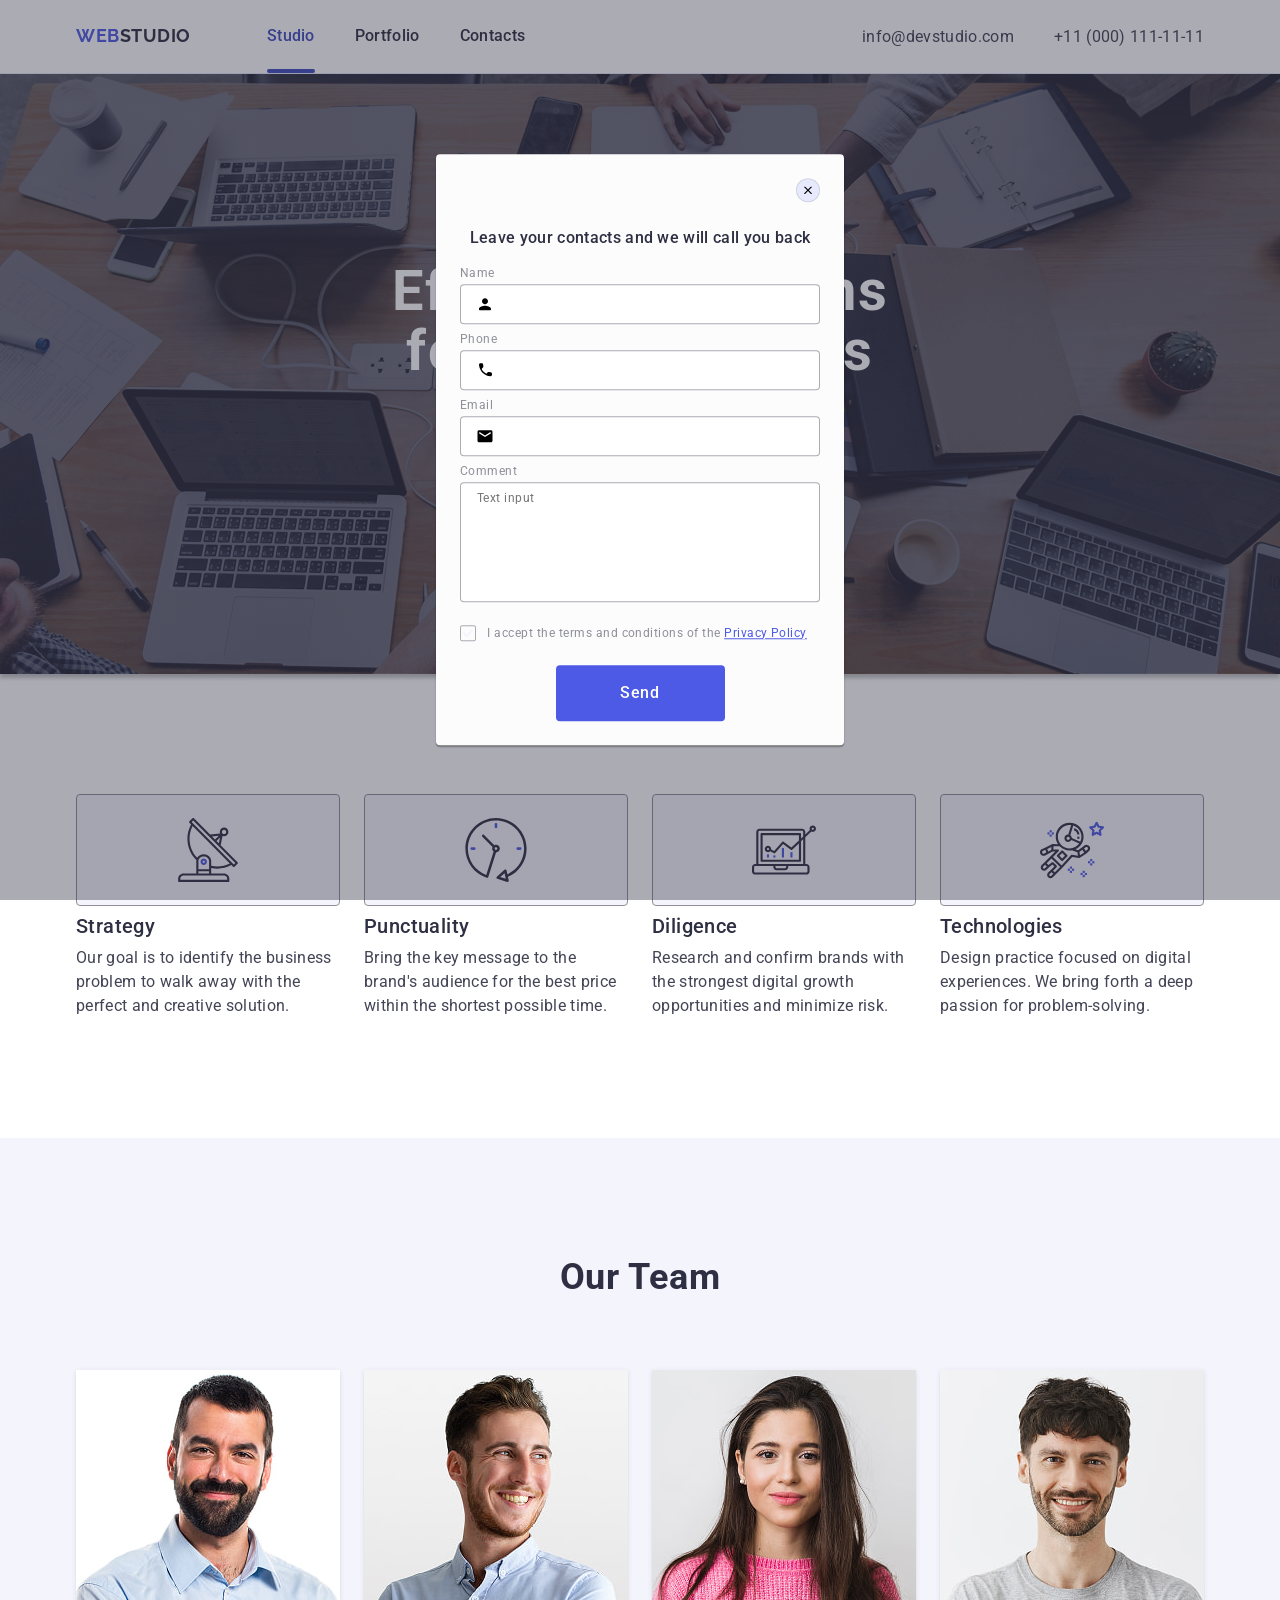
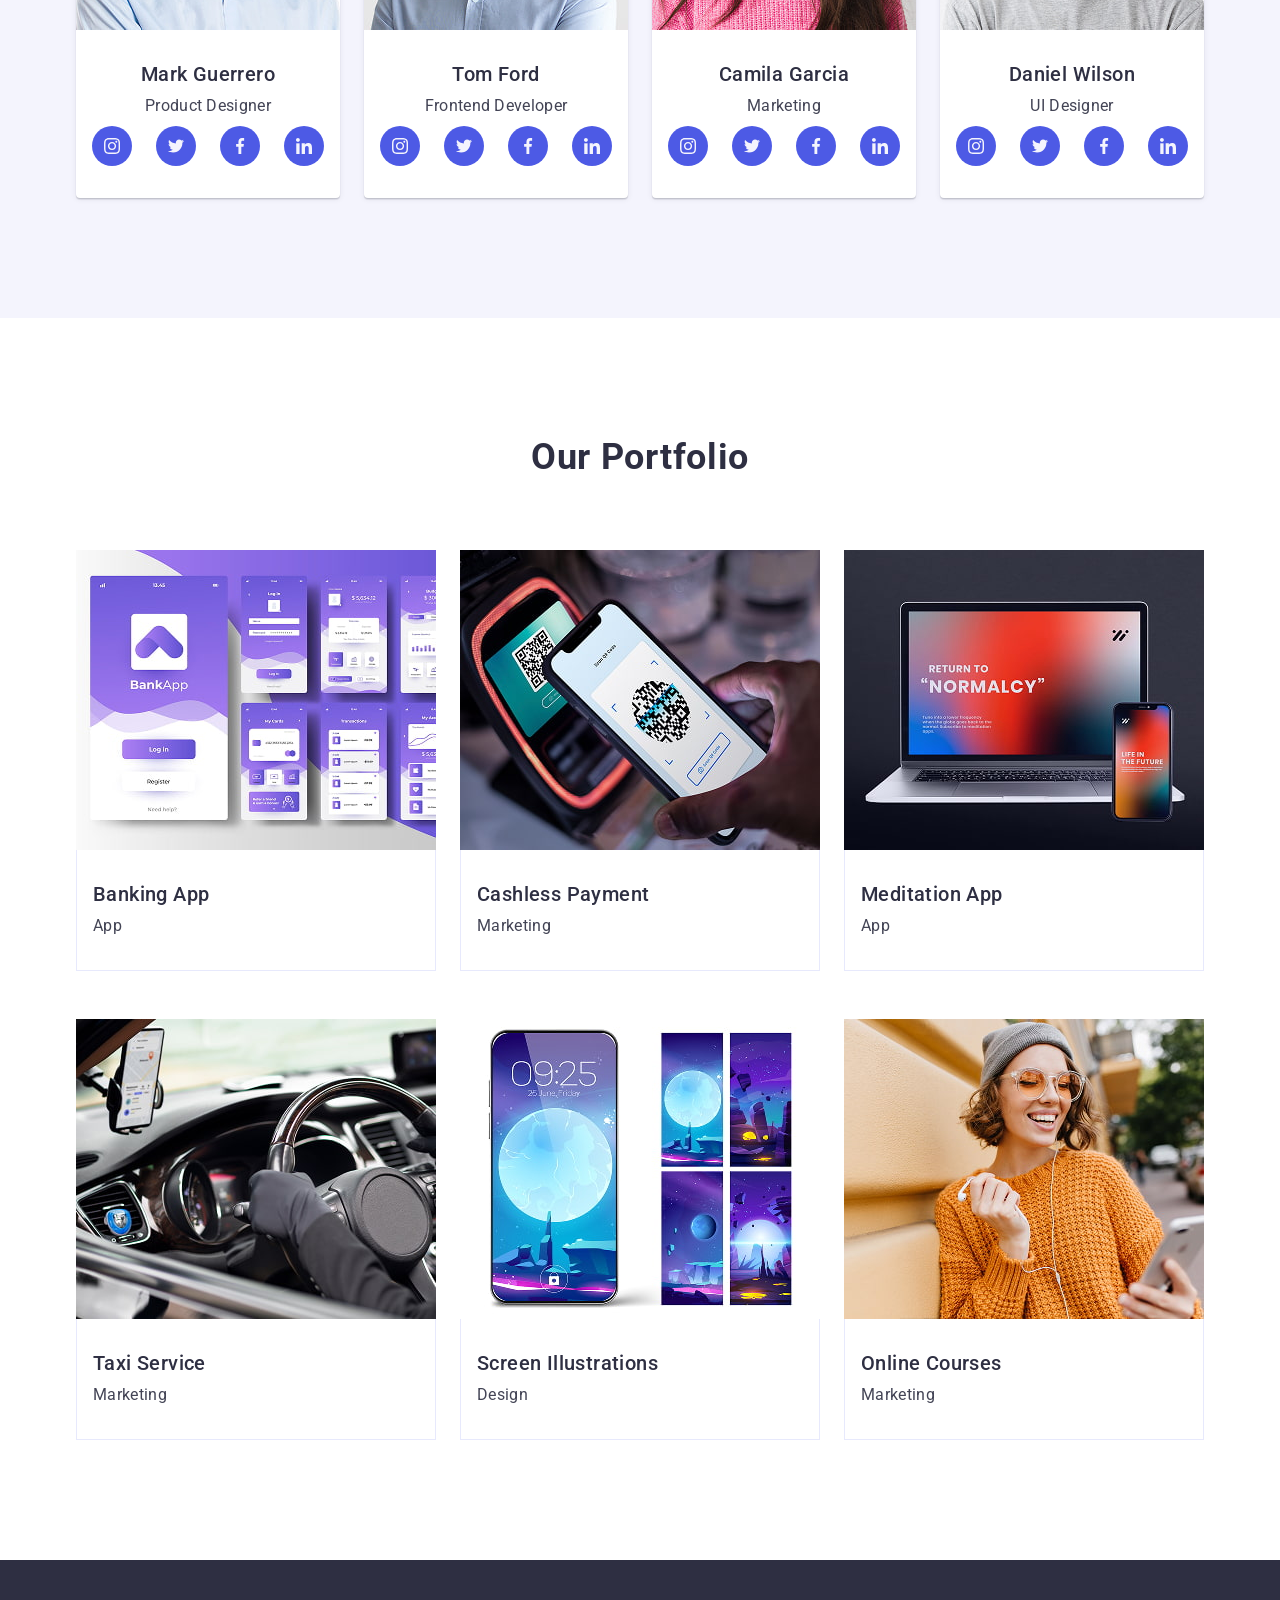
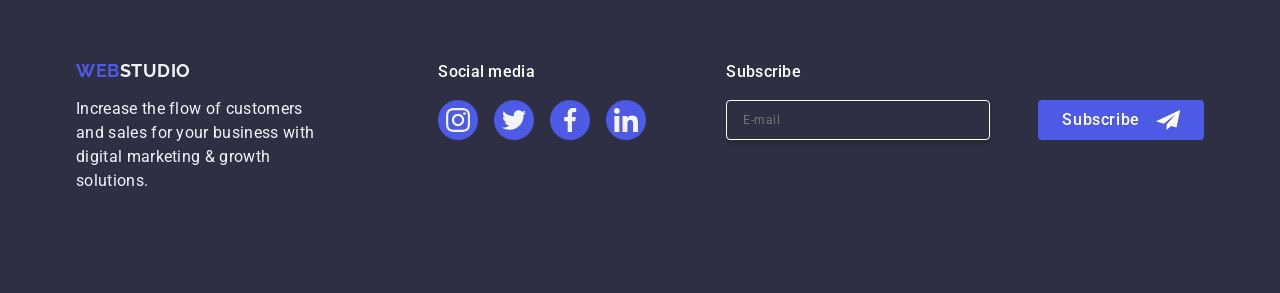
==== commit 8b5e3475: "upd" ====
--- a/index.html
+++ b/index.html
@@ -387,17 +387,17 @@
         </ul>
     </div>
     <div class="footer-subscribe-container">
+        <p class="main-subtitle footer-social-subtitle" for="subscribe">Subscribe</p>
         <form class="footer-subscribe-form">
-        <label class="footer-subscribe-label main-subtitle footer-social-subtitle" for="subscribe">Subscribe</label>
-        <div class="footer-subscribe-row">
-            <input class="footer-subscribe-input" type="email" id="subscribe" name="subscribe" placeholder="E-mail">
+            <label class="footer-subscribe-label">
+                <input class="footer-subscribe-input" type="email" id="subscribe" name="subscribe" placeholder="E-mail">
+            </label>
             <button class="footer-subscribe-btn" type="submit">
                 Subscribe
-                <svg class="footer-subscribe-icon" width="24" height="20">
+                <svg class="footer-subscribe-icon" width="24" height="24">
                     <use href="./images/icons.svg#icon-send"></use>
                 </svg>
             </button>
-        </div>
         </form>
     </div>
         </div>
@@ -412,34 +412,42 @@
             </button>
             <p class="main-subtitle modal-subtitle">Leave your contacts and we will call you back</p>
             <form class="modal-form">
-                <label class="modal-main-txt modal-form-label" for="name">Name</label>
                 <div class="modal-form-wrapper">
-                <input class="modal-form-input" type="text" id="name" name="name">
+                <label class="modal-main-txt modal-form-label" for="user-name">Name</label>
+                <div class="modal-form-input-wrapper">
+                <input class="modal-form-input" type="text" id="user-name" name="user-name">
                 <svg class="modal-form-icon" width="18" height="24"><use href="./images/icons.svg#icon-person"></use></svg>
                 </div>
-                <label class="modal-main-txt modal-form-label" for="phone">Phone</label>
+                </div>
                 <div class="modal-form-wrapper">
-                <input class="modal-form-input" type="tel" id="phone" name="phone">
+                <label class="modal-main-txt modal-form-label" for="user-phone">Phone</label>
+                <div class="modal-form-input-wrapper">
+                <input class="modal-form-input" type="tel" id="user-phone" name="user-phone">
                 <svg class="modal-form-icon" width="18" height="24"><use href="./images/icons.svg#icon-phone"></use></svg>
                 </div>
-                <label class="modal-main-txt modal-form-label" for="email">Email</label>
+                </div>
                 <div class="modal-form-wrapper">
-                <input class="modal-form-input" type="email" id="email" name="email">
+                <label class="modal-main-txt modal-form-label" for="user-email">Email</label>
+                <div class="modal-form-input-wrapper">
+                <input class="modal-form-input" type="email" id="user-email" name="user-email">
                 <svg class="modal-form-icon" width="18" height="24"><use href="./images/icons.svg#icon-email"></use></svg>
                 </div>
-                <label class="modal-main-txt modal-form-label" for="comment">Comment</label>
-                <textarea class="modal-main-txt modal-form-textarea" placeholder="Text input" name="comment" id="comment"></textarea>
+                </div>
+                <div class="modal-form-textarea-wrapper">
+                <label class="modal-main-txt modal-form-label" for="user-comment">Comment</label>
+                <textarea class="modal-main-txt modal-form-textarea" placeholder="Text input" name="user-comment" id="user-comment"></textarea>
+                </div>
                 <div class="modal-form-checkbox-wrapper">
                     <input 
                     class="modal-form-checkbox visually-hidden" 
-                    id="privacy-policy" 
+                    id="user-privacy" 
                     type="checkbox"
-                    name="privacy-policy"
+                    name="user-privacy"
                     value="true"
                     />
-                    <label class="modal-form-checkbox-label modal-main-txt privacy-txt" for="privacy-policy">
+                    <label class="modal-form-checkbox-label modal-main-txt privacy-txt" for="user-privacy">
                         <span class="modal-form-custom-checkbox">
-                            <svg class="modal-form-custom-checkbox-icon" weidth="10" height="8">
+                            <svg class="modal-form-custom-checkbox-icon" width="10" height="8">
                                 <use href="./images/icons.svg#icon-Vector"></use>
                             </svg>
                         </span>
--- a/css/styles.css
+++ b/css/styles.css
@@ -8,7 +8,7 @@
     --border-card-cl: #e7e9fc;
     --border-icon-cl: #8E8F99;
     --green-cl: #31D0AA;
-    --modal-cl: #2F2E4266;
+    --modal-cl: #2e2f4266;
     --transition-duration-and-func: 250ms cubic-bezier(0.4, 0, 0.2, 1);
 }
 
@@ -242,7 +242,6 @@
     display: block;
     margin: auto;
     font-weight: 500;
-    font-size: 16px;
     line-height: 1.50;
     letter-spacing: 0.04em;
     color: var(--white-cl);
@@ -448,20 +447,9 @@
     transition: background-color var(--transition-duration-and-func);
 }
 
-.footer-subscribe-label {
-    display: block;
-    margin-bottom: 0;
-}
-
 .footer-subscribe-form {
     display: flex;
-    flex-direction: column;
-    gap: 16px;
-}
-
-.footer-subscribe-row {
-    display: flex;
-    
+    gap: 24px;
 }
 
 .footer-subscribe-input {
@@ -470,15 +458,19 @@
     border: 1px solid var(--white-cl);
     color: var(--white-cl);
     font-size: 12px;
-    line-height: 2.00;
+    line-height: 2;
     letter-spacing: 0.04em;
-    padding: 8px 16px;
+    padding-left: 16px;
     box-shadow: 0 4px 4px 0 rgba(0, 0, 0, 0.15);
     border-radius: 4px;
     margin-right: 24px;
     background-color: transparent;
 }
 
+.footer-subscribe-input:hover,
+.footer-subscribe-input:focus {
+    border-color: var(--green-cl);
+}
 
 
 .footer-subscribe-btn {
@@ -486,14 +478,23 @@
     gap: 16px;
     justify-content: center;
     align-items: center;
-    width: 165px;
+    min-width: 165px;
     height: 40px;
     padding: 8px 24px;
     border-radius: 4px;
     border: none;
+    font-weight: 500;
+    line-height: 1.50;
+    letter-spacing: 0.04em;
     color: var(--white-cl);
     background-color: var(--iris-cl);
     fill: var(--white-cl);
+    transition: background-color var(--transition-duration-and-func);
+}
+
+.footer-subscribe-btn:hover,
+.footer-subscribe-btn:focus {
+    background-color: var(--green-cl);
 }
 
 /* ===================== BACKDROP AND MODAL STYLE ===================== */
@@ -514,15 +515,15 @@
     height: 100%;
     background-color: var(--modal-cl);
 
-    opacity: 0;
-    pointer-events: none;
-    transition: opacity var(--transition-duration-and-func);
-}
-
-.backdrop.is-open {
+    /* opacity: 0;
+    pointer-events: none; */
+    transition: opacity var(--transition-duration-and-func), visibility var(--transition-duration-and-func);
+}
+
+/* .backdrop.is-open {
     opacity: 1;
     pointer-events: auto;
-}
+} */
 
 .modal {
     position: absolute;
@@ -530,11 +531,12 @@
     left: 50%;
     transform: translate(-50%, -50%);
     width: 408px;
-    height: 584px;
+    min-height: 584px;
     padding: 72px 24px 24px;
     border-radius: 4px;
     background-color: #FCFCFC;
     box-shadow: 0 1px 1px 0 rgba(0, 0, 0, 0.14), 0 1px 3px 0 rgba(0, 0, 0, 0.12), 0 2px 1px 0 rgba(0, 0, 0, 0.2);
+    transition: transform var(--transition-duration-and-func);
 }
 
 .modal-close-btn {
@@ -551,15 +553,22 @@
     height: 24px;
     border-radius: 50%;
     background-color: var(--border-card-cl);
+    border: 1px solid #0000001a;
     transition: background-color var(--transition-duration-and-func);
 }
 
-.modal-close-btn:hover {
+.modal-close-btn:hover,
+.modal-close-btn:focus {
     background-color: var(--main-hover-cl);
     fill: var(--white-cl);
 }
 
+.modal-close-btn-icon {
+    transition: fill var(--transition-duration-and-func);
+}
+
 .modal-subtitle {
+    text-align: center;
     margin-bottom: 16px;
 }
 
@@ -575,23 +584,26 @@
 }
 
 .modal-form-wrapper{
+    margin-bottom: 8px;
+}
+
+.modal-form-input-wrapper {
     position: relative;
-    margin-bottom: 8px;
 }
 
 .modal-form-input {
     width: 100%;
     height: 40px;
     padding: 0;
-    padding-left: 34px;
+    padding-left: 38px;
     border-radius: 4px;
     border: 1px solid var(--modal-cl);
-    transition: outline var(--transition-duration-and-func);
-    outline: none;
+    transition: border-color var(--transition-duration-and-func);
+    outline: transparent;
 }
 
 .modal-form-input:focus {
-    outline: 1px solid var(--iris-cl);
+    border-color: 1px solid var(--iris-cl);
 }
 
 .modal-form-input:focus + .modal-form-icon {
@@ -604,6 +616,10 @@
     left: 16px;
     transform: translateY(-50%);
     transition: fill var(--transition-duration-and-func);
+}
+
+.modal-form-textarea-wrapper {
+    margin-bottom: 16px;
 }
 
 .modal-form-textarea {
@@ -614,7 +630,6 @@
     resize: none;
     border: 1px solid var(--modal-cl);
     transition: outline var(--transition-duration-and-func);
-    margin-bottom: 16px;
 }
 
 .modal-form-textarea:focus {
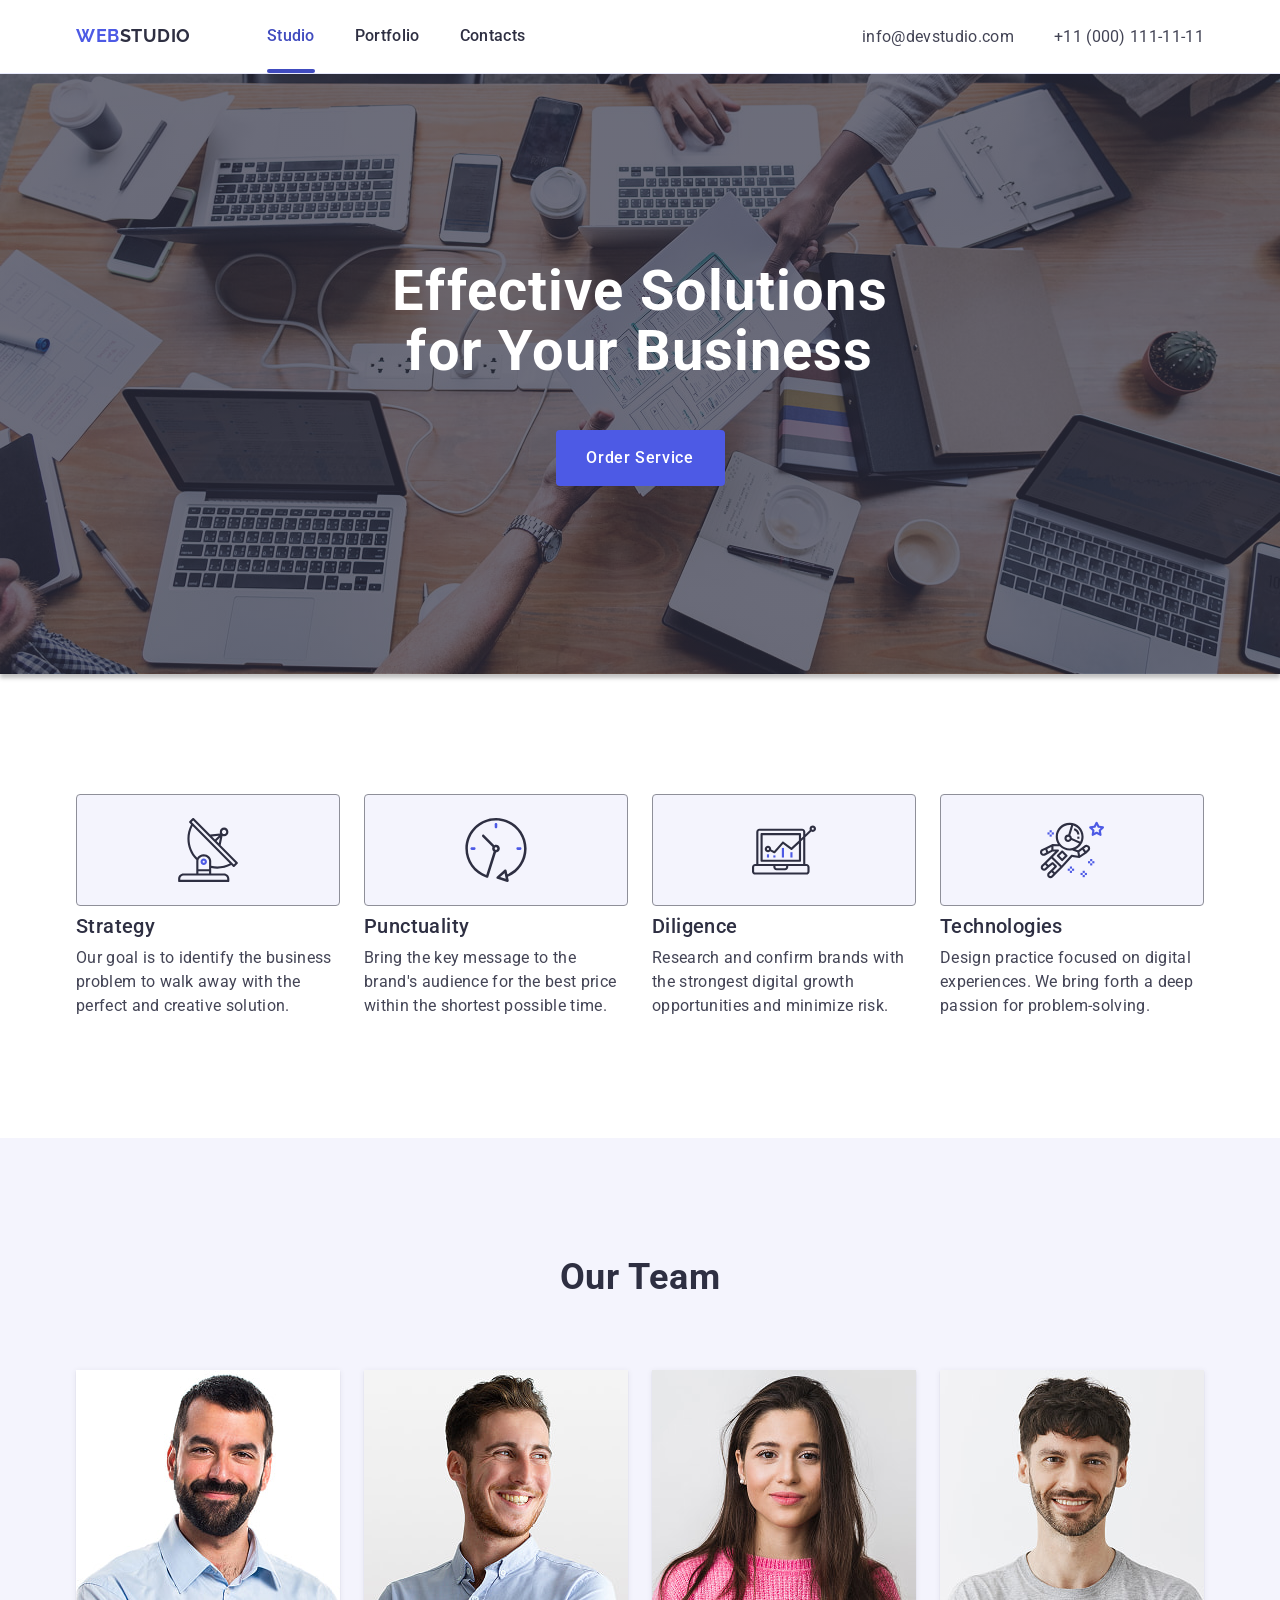
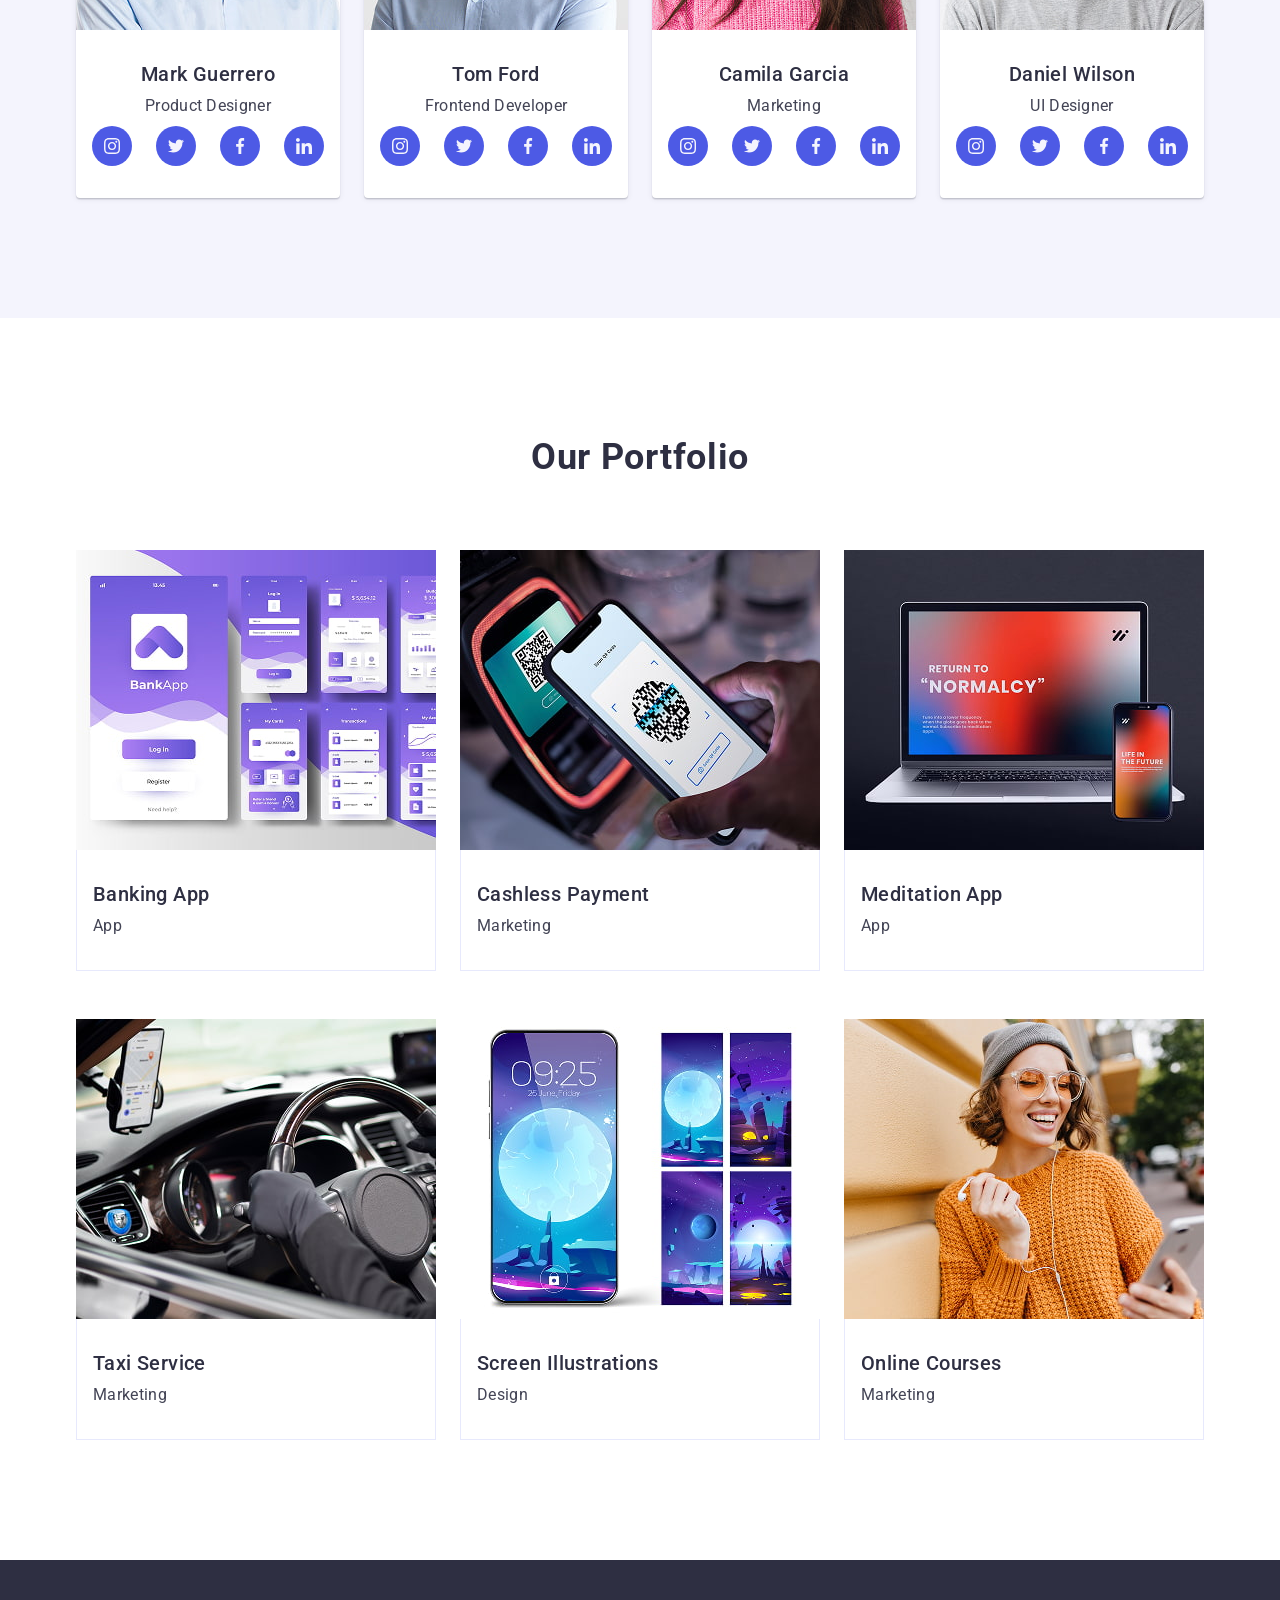
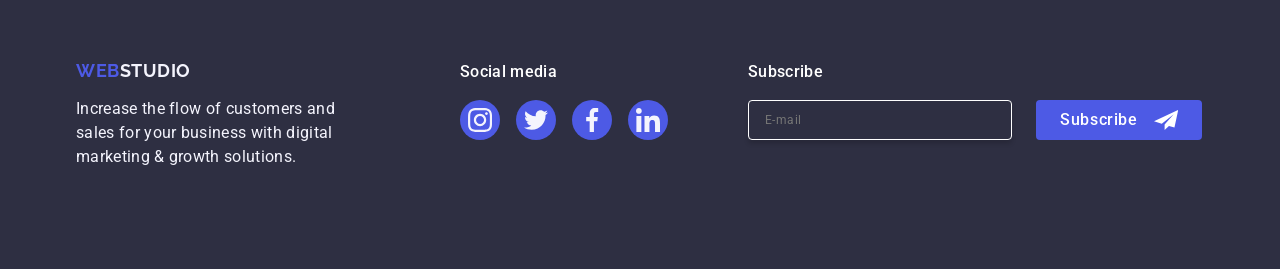
==== commit ce55c53f: "upd" ====
--- a/index.html
+++ b/index.html
@@ -387,9 +387,9 @@
         </ul>
     </div>
     <div class="footer-subscribe-container">
-        <p class="main-subtitle footer-social-subtitle" for="subscribe">Subscribe</p>
+        <p class="main-subtitle footer-social-subtitle">Subscribe</p>
         <form class="footer-subscribe-form">
-            <label class="footer-subscribe-label">
+            <label class="footer-subscribe-label" for="subscribe">
                 <input class="footer-subscribe-input" type="email" id="subscribe" name="subscribe" placeholder="E-mail">
             </label>
             <button class="footer-subscribe-btn" type="submit">
--- a/css/styles.css
+++ b/css/styles.css
@@ -463,7 +463,6 @@
     padding-left: 16px;
     box-shadow: 0 4px 4px 0 rgba(0, 0, 0, 0.15);
     border-radius: 4px;
-    margin-right: 24px;
     background-color: transparent;
 }
 
@@ -474,8 +473,7 @@
 
 
 .footer-subscribe-btn {
-    display: inline-flex;
-    gap: 16px;
+    display: flex;
     justify-content: center;
     align-items: center;
     min-width: 165px;
@@ -497,6 +495,10 @@
     background-color: var(--green-cl);
 }
 
+.footer-subscribe-icon {
+    margin-left: 16px;
+}
+
 /* ===================== BACKDROP AND MODAL STYLE ===================== */
 
 .modal-main-txt {
@@ -515,15 +517,15 @@
     height: 100%;
     background-color: var(--modal-cl);
 
-    /* opacity: 0;
-    pointer-events: none; */
+    opacity: 0;
+    pointer-events: none;
     transition: opacity var(--transition-duration-and-func), visibility var(--transition-duration-and-func);
 }
 
-/* .backdrop.is-open {
+.backdrop.is-open {
     opacity: 1;
     pointer-events: auto;
-} */
+}
 
 .modal {
     position: absolute;
@@ -554,11 +556,12 @@
     border-radius: 50%;
     background-color: var(--border-card-cl);
     border: 1px solid #0000001a;
-    transition: background-color var(--transition-duration-and-func);
+    transition: background-color var(--transition-duration-and-func), border var(--transition-duration-and-func);
 }
 
 .modal-close-btn:hover,
 .modal-close-btn:focus {
+    border: none;
     background-color: var(--main-hover-cl);
     fill: var(--white-cl);
 }
@@ -572,11 +575,6 @@
     margin-bottom: 16px;
 }
 
-.modal-form {
-    /* display: flex;
-    flex-direction: column;
-    gap: 8px; */
-}
 
 .modal-form-label {
     display: block;
@@ -598,12 +596,13 @@
     padding-left: 38px;
     border-radius: 4px;
     border: 1px solid var(--modal-cl);
+    outline: transparent;
+    background-color: transparent;
     transition: border-color var(--transition-duration-and-func);
-    outline: transparent;
 }
 
 .modal-form-input:focus {
-    border-color: 1px solid var(--iris-cl);
+    border-color: var(--iris-cl);
 }
 
 .modal-form-input:focus + .modal-form-icon {
@@ -627,23 +626,29 @@
     height: 120px;
     padding: 8px 16px;
     border-radius: 4px;
+    color: var(--modal-cl);
     resize: none;
     border: 1px solid var(--modal-cl);
-    transition: outline var(--transition-duration-and-func);
+    background-color: transparent;
+    outline: transparent;
+    transition: border-color var(--transition-duration-and-func);
 }
 
 .modal-form-textarea:focus {
-    outline: 1px solid var(--iris-cl);
+    border-color: var(--iris-cl);
 }
 
 .modal-form-checkbox-wrapper {
     margin-bottom: 24px;
+    
 }
 
 .modal-form-checkbox:checked + 
 .modal-form-checkbox-label
 .modal-form-custom-checkbox {
     background-color: var(--main-hover-cl);
+    border: none;
+    
 }
 
 .modal-form-custom-checkbox {
@@ -654,10 +659,13 @@
     height: 16px;
     border-radius: 2px;
     border: 1px solid var(--modal-cl);
-    fill: var(--cloud-cl);
+    fill: transparent;
     cursor: pointer;
     margin-right: 8px;
-}
+    transition: background-color var(--transition-duration-and-func);
+}
+
+
 
 .modal-form-checkbox-link {
     text-decoration: underline;
